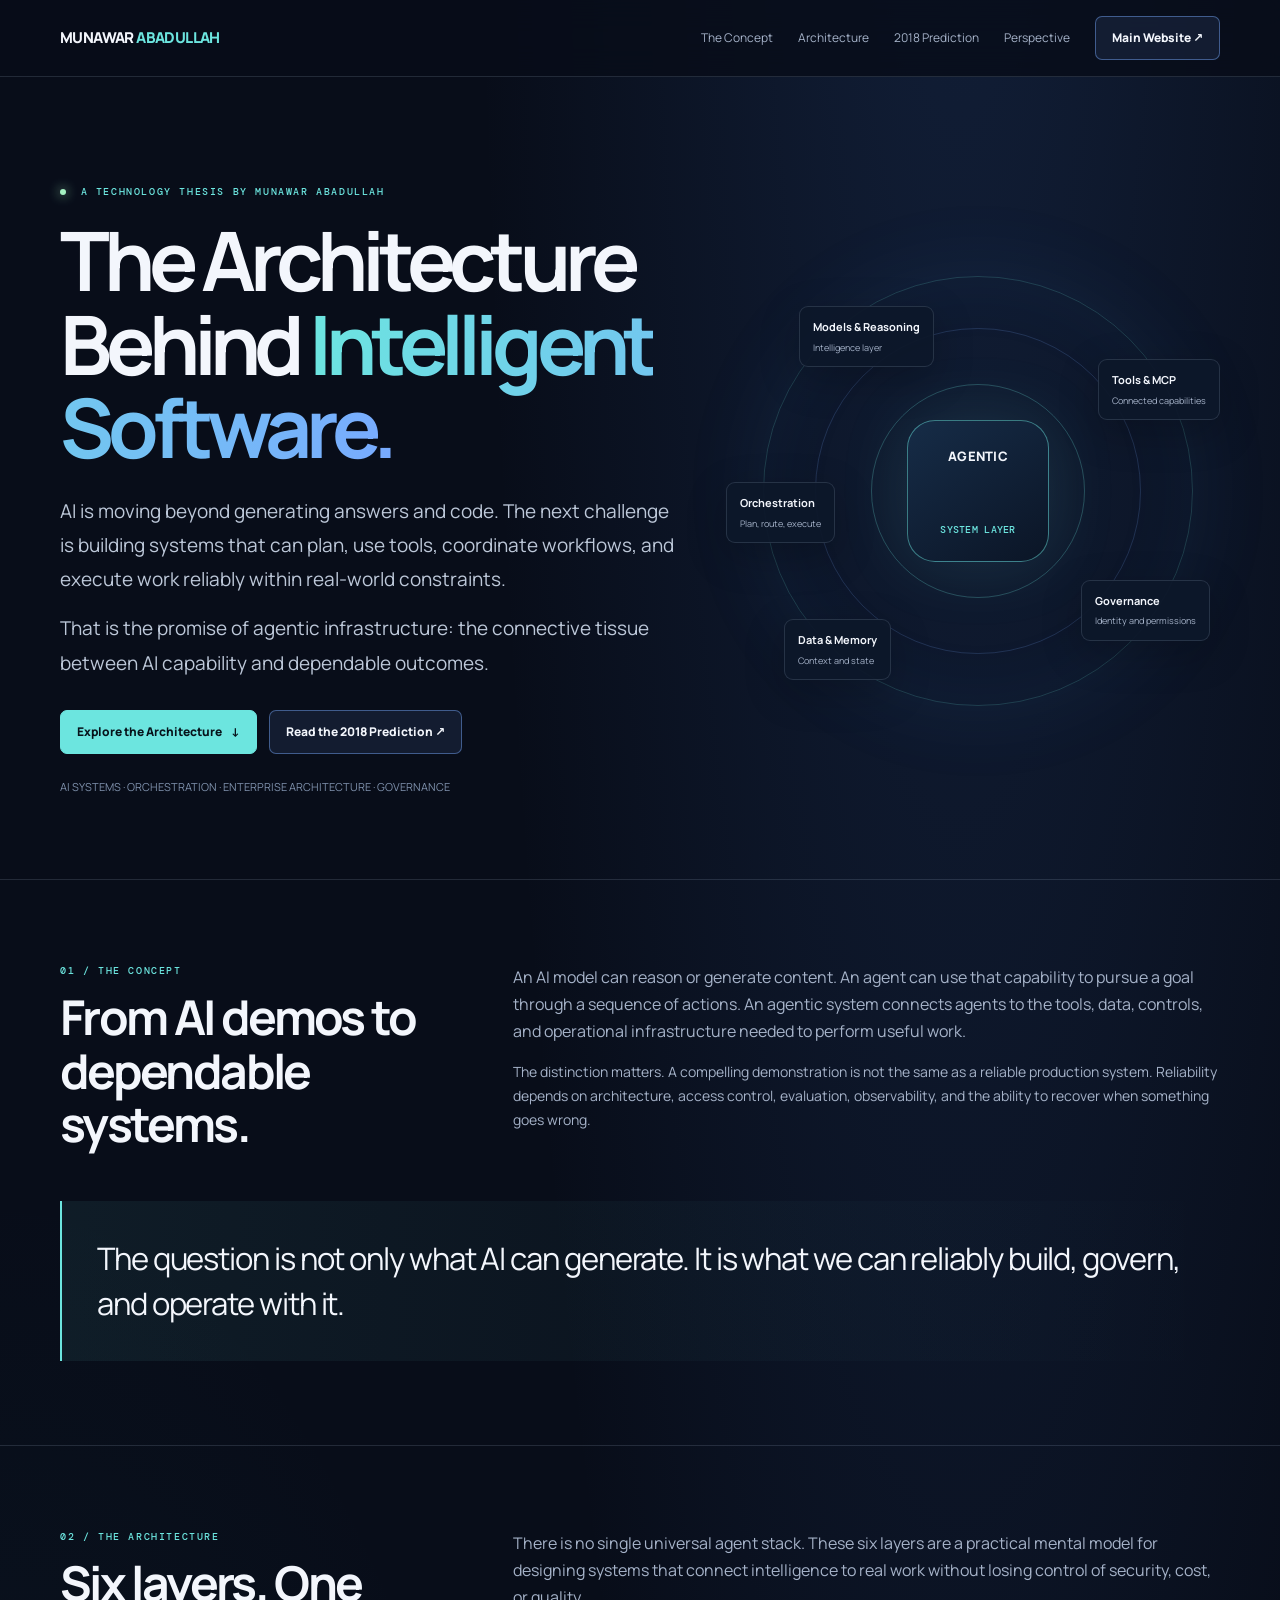
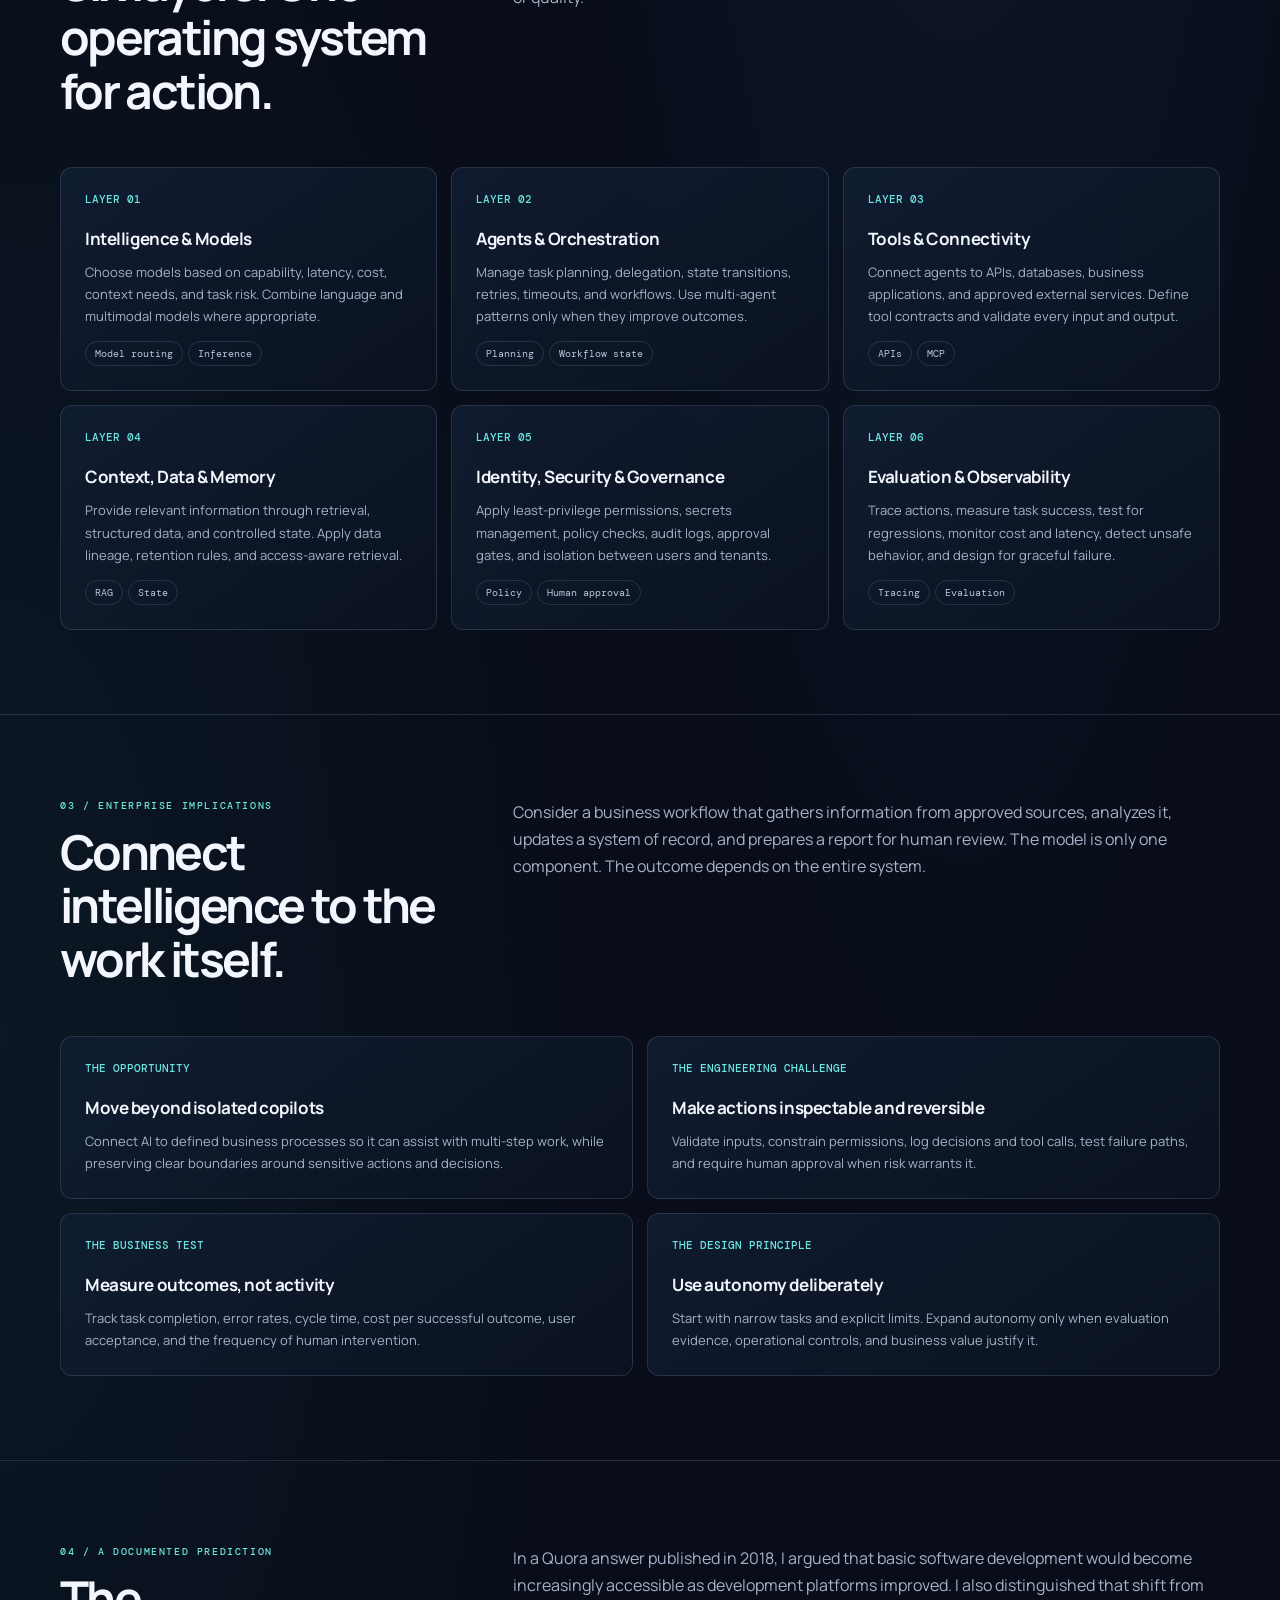
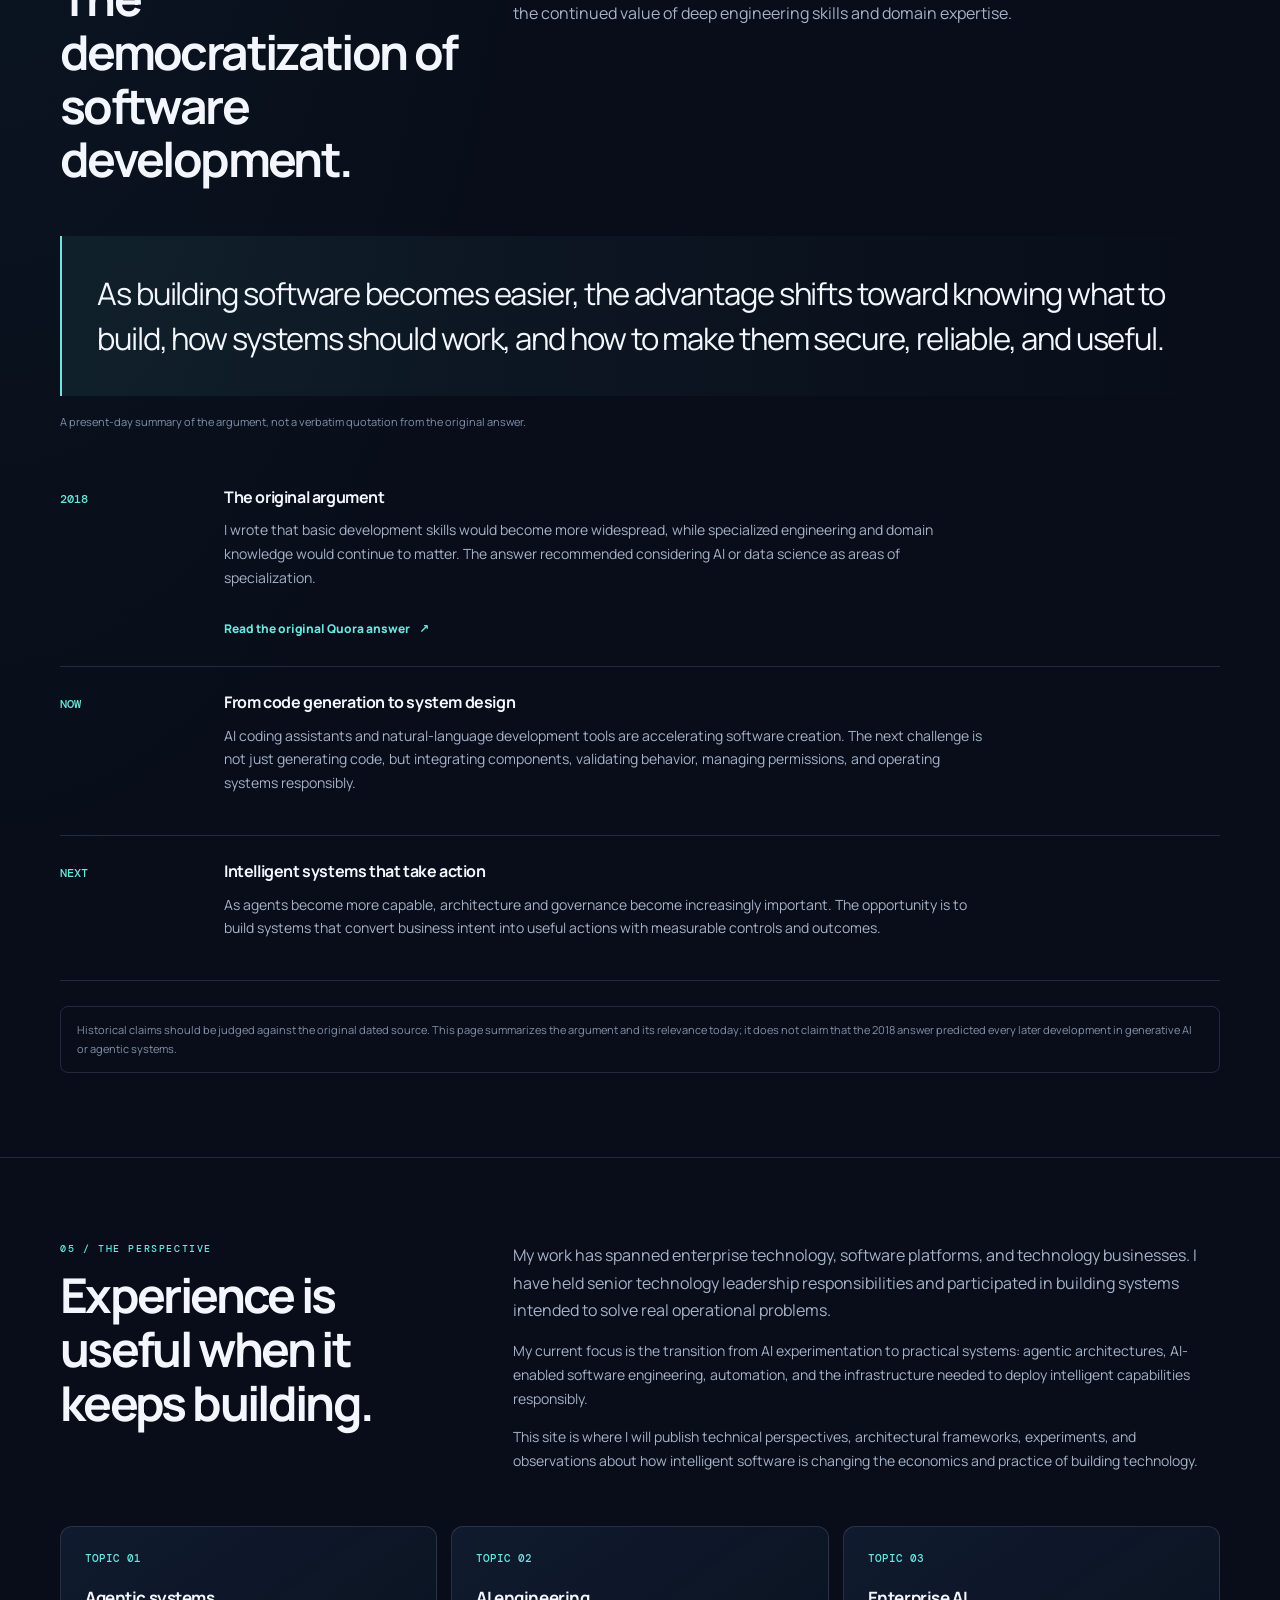
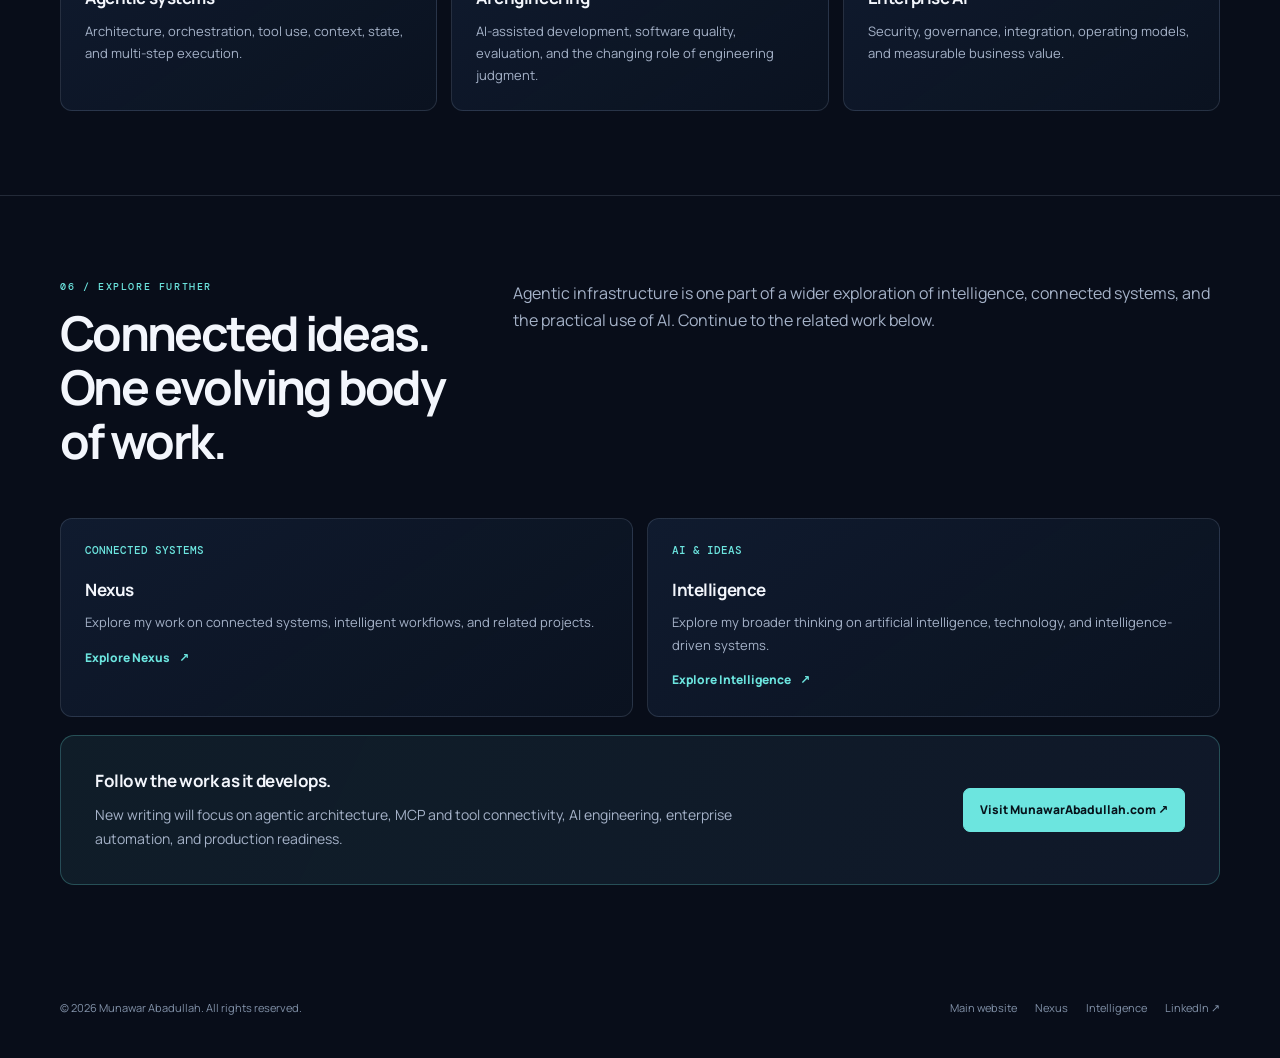
==== src/index.html @ b724b80e "Add landing page in src and GitHub Pages deploy workflow" ====
<!DOCTYPE html>
<html lang="en">
<head>
  <meta charset="utf-8">
  <meta name="viewport" content="width=device-width, initial-scale=1">
  <meta name="theme-color" content="#0a1020">
  <meta name="description" content="Munawar Abadullah explores agentic infrastructure: the architecture, orchestration, security, and systems needed to turn AI capabilities into dependable software.">
  <meta name="author" content="Munawar Abadullah">
  <meta name="robots" content="index,follow,max-image-preview:large">
  <link rel="canonical" href="https://munawarabadullah.github.io/agentic-infrastructure/">
  <meta property="og:type" content="website">
  <meta property="og:title" content="Agentic Infrastructure | Munawar Abadullah">
  <meta property="og:description" content="The architecture behind the next generation of intelligent software.">
  <meta property="og:url" content="https://munawarabadullah.github.io/agentic-infrastructure/">
  <meta name="twitter:card" content="summary_large_image">
  <title>Agentic Infrastructure | Munawar Abadullah</title>
  <link rel="preconnect" href="https://fonts.googleapis.com">
  <link rel="preconnect" href="https://fonts.gstatic.com" crossorigin>
  <link href="https://fonts.googleapis.com/css2?family=DM+Mono:wght@400;500&family=Manrope:wght@400;500;600;700;800&display=swap" rel="stylesheet">
  <style>
    :root{color-scheme:dark;--bg:#080d19;--panel:#0e1729;--panel2:#111e33;--text:#f3f6fc;--muted:#a5b2c8;--line:rgba(184,204,235,.15);--blue:#78aaff;--cyan:#6ce5df;--green:#a4f0c1;--max:1160px}
    *{box-sizing:border-box}
    html{scroll-behavior:smooth;scroll-padding-top:90px}
    body{margin:0;background:radial-gradient(ellipse at 75% -10%,rgba(59,108,190,.20),transparent 36%),radial-gradient(ellipse at 0% 45%,rgba(38,133,145,.09),transparent 32%),var(--bg);color:var(--text);font-family:Manrope,system-ui,sans-serif;line-height:1.7;-webkit-font-smoothing:antialiased}
    a{color:inherit;text-decoration:none}
    a:focus-visible,button:focus-visible{outline:2px solid var(--cyan);outline-offset:4px}
    .wrap{width:min(var(--max),calc(100% - 44px));margin-inline:auto}
    .skip{position:absolute;left:-9999px;top:auto}.skip:focus{left:16px;top:16px;z-index:99;background:#fff;color:#000;padding:12px}
    header{position:sticky;top:0;z-index:20;border-bottom:1px solid var(--line);background:rgba(8,13,25,.82);backdrop-filter:blur(16px)}
    .nav{height:76px;display:flex;align-items:center;justify-content:space-between;gap:24px}
    .brand{font-weight:800;letter-spacing:-.04em;font-size:15px;white-space:nowrap}.brand span{color:var(--cyan)}
    nav{display:flex;align-items:center;gap:25px;font-size:12px;color:var(--muted)}
    nav a:hover,.text-link:hover{color:var(--cyan)}
    .nav-cta,.button{display:inline-flex;align-items:center;justify-content:center;gap:9px;padding:11px 16px;border-radius:7px;border:1px solid rgba(120,170,255,.45);background:rgba(120,170,255,.10);color:var(--text);font-size:12px;font-weight:800;transition:transform .2s,border-color .2s}
    .nav-cta:hover,.button:hover{transform:translateY(-2px);border-color:var(--cyan)}
    .button.primary{background:var(--cyan);color:#07131b;border-color:var(--cyan)}
    .eyebrow{font:500 10px/1.4 "DM Mono",monospace;letter-spacing:.16em;text-transform:uppercase;color:var(--cyan)}
    .hero{padding:108px 0 82px;position:relative;overflow:hidden}
    .hero-grid{display:grid;grid-template-columns:1.12fr .88fr;align-items:center;gap:60px}
    h1{font-size:clamp(43px,6.6vw,82px);line-height:1.02;letter-spacing:-.075em;margin:20px 0 24px;max-width:750px}
    h1 .accent{background:linear-gradient(100deg,var(--cyan),var(--blue));background-clip:text;-webkit-background-clip:text;color:transparent}
    .lede{font-size:clamp(16px,1.8vw,19px);line-height:1.8;color:#bdc8d9;max-width:650px}
    .actions{display:flex;flex-wrap:wrap;gap:12px;margin-top:30px}
    .micro{margin-top:24px;font-size:11px;color:#7f91ac}
    .visual{position:relative;min-height:440px;display:grid;place-items:center}
    .orbit{position:absolute;width:min(100%,430px);aspect-ratio:1;border:1px solid rgba(108,229,223,.19);border-radius:50%;box-shadow:0 0 90px rgba(66,135,215,.09),inset 0 0 80px rgba(66,135,215,.05)}
    .orbit:before,.orbit:after{content:"";position:absolute;border:1px solid rgba(120,170,255,.18);border-radius:50%;inset:12%}
    .orbit:after{inset:25%;border-color:rgba(108,229,223,.25)}
    .core{z-index:2;width:142px;height:142px;border-radius:28px;display:grid;place-items:center;text-align:center;background:linear-gradient(145deg,#162c47,#0b1526);border:1px solid rgba(108,229,223,.48);box-shadow:0 0 70px rgba(108,229,223,.13);font-size:13px;font-weight:800;letter-spacing:.02em}
    .core b{display:block;font:500 10px "DM Mono",monospace;color:var(--cyan);margin-top:7px}
    .node{position:absolute;z-index:3;max-width:154px;padding:11px 13px;border:1px solid var(--line);background:rgba(13,24,42,.94);border-radius:9px;font-size:11px;font-weight:700;box-shadow:0 12px 40px rgba(0,0,0,.22)}
    .node small{display:block;color:var(--muted);font-size:9px;font-weight:400;margin-top:3px}
    .n1{top:8%;left:13%}.n2{top:20%;right:0}.n3{bottom:16%;right:2%}.n4{bottom:7%;left:10%}.n5{top:48%;left:-2%}
    .status{display:inline-block;width:6px;height:6px;background:var(--green);border-radius:50%;margin-right:7px;box-shadow:0 0 12px var(--green)}
    section{padding:84px 0;border-top:1px solid var(--line)}
    .section-head{display:grid;grid-template-columns:.72fr 1.28fr;gap:55px;align-items:start;margin-bottom:38px}
    h2{font-size:clamp(30px,4vw,48px);line-height:1.12;letter-spacing:-.055em;margin:12px 0}
    h3{font-size:17px;line-height:1.35;letter-spacing:-.025em;margin:0 0 10px}
    p{margin:0 0 15px;color:var(--muted);font-size:14px}
    .section-intro{font-size:16px;max-width:720px}
    .grid-3{display:grid;grid-template-columns:repeat(3,1fr);gap:14px}
    .grid-2{display:grid;grid-template-columns:repeat(2,1fr);gap:14px}
    .card{padding:24px;border:1px solid var(--line);border-radius:12px;background:linear-gradient(145deg,rgba(17,30,51,.86),rgba(11,19,33,.84));min-width:0}
    .card .num{font:500 11px "DM Mono",monospace;color:var(--cyan);margin-bottom:22px;display:block}
    .card p{font-size:13px;margin-bottom:0}
    .tag{display:inline-block;margin:14px 5px 0 0;border:1px solid var(--line);border-radius:100px;padding:5px 9px;font:10px "DM Mono",monospace;color:#b8c8df}
    .statement{padding:35px;border-left:2px solid var(--cyan);background:linear-gradient(90deg,rgba(108,229,223,.07),transparent);border-radius:0 12px 12px 0;font-size:clamp(21px,3vw,31px);line-height:1.45;letter-spacing:-.035em;color:var(--text)}
    .quote-meta{font-size:11px;color:#7f91ac;margin-top:17px}
    .timeline{display:grid;grid-template-columns:140px 1fr;gap:24px;padding:25px 0;border-bottom:1px solid var(--line)}
    .timeline:last-child{border-bottom:0}.year{font:500 12px "DM Mono",monospace;color:var(--cyan);padding-top:4px}
    .timeline h3{font-size:16px}.timeline p{max-width:760px}
    .link-arrow{display:inline-flex;gap:9px;align-items:center;margin-top:14px;color:var(--cyan);font-size:12px;font-weight:800}
    .link-arrow:hover{gap:14px}
    .notice{font-size:11px;color:#8292a9;border:1px solid var(--line);border-radius:8px;padding:14px 16px;margin-top:25px}
    .cta-band{display:flex;align-items:center;justify-content:space-between;gap:28px;padding:34px;border:1px solid rgba(108,229,223,.25);border-radius:14px;background:linear-gradient(115deg,rgba(108,229,223,.08),rgba(120,170,255,.07))}
    .cta-band p{margin-bottom:0;max-width:650px}
    footer{padding:30px 0 40px;color:#8292a9;font-size:11px}
    .footer-inner{display:flex;justify-content:space-between;align-items:center;gap:20px;flex-wrap:wrap}
    .footer-links{display:flex;gap:18px;flex-wrap:wrap}.footer-links a:hover{color:var(--cyan)}
    @media(max-width:850px){.hero-grid{grid-template-columns:1fr;gap:25px}.hero{padding-top:75px}.visual{min-height:400px;max-width:540px;width:100%;margin:auto}.section-head{grid-template-columns:1fr;gap:12px}.grid-3{grid-template-columns:repeat(2,1fr)}nav{gap:14px}}
    @media(max-width:600px){.wrap{width:min(100% - 32px,var(--max))}.nav{height:66px}nav a:not(.nav-cta){display:none}.nav-cta{padding:9px 11px}.hero{padding:62px 0 55px}h1{font-size:clamp(43px,13vw,62px)}.visual{min-height:330px}.orbit{width:310px}.core{width:112px;height:112px;border-radius:22px}.node{font-size:10px;padding:8px 10px;max-width:132px}.n1{left:6%;top:7%}.n2{right:0;top:18%}.n3{right:0;bottom:14%}.n4{left:5%;bottom:5%}.n5{left:0;top:48%}section{padding:62px 0}.grid-3,.grid-2{grid-template-columns:1fr}.card{padding:21px}.timeline{grid-template-columns:1fr;gap:7px;padding:20px 0}.cta-band{padding:25px;align-items:flex-start;flex-direction:column}.statement{padding:25px}.actions .button{width:100%}}
    @media(prefers-reduced-motion:reduce){html{scroll-behavior:auto}*,*:before,*:after{transition:none!important}}
  </style>
  <script type="application/ld+json">
  {
    "@context":"https://schema.org",
    "@type":"WebSite",
    "name":"Agentic Infrastructure | Munawar Abadullah",
    "url":"https://munawarabadullah.github.io/agentic-infrastructure/",
    "description":"Perspectives on agentic infrastructure, AI systems architecture, and the engineering required to make intelligent software dependable.",
    "author":{"@type":"Person","name":"Munawar Abadullah","url":"https://munawarabadullah.com/"}
  }
  </script>
</head>
<body>
  <a class="skip" href="#main">Skip to content</a>
  <header>
    <div class="wrap nav">
      <a class="brand" href="https://munawarabadullah.com/" aria-label="Munawar Abadullah home">MUNAWAR <span>ABADULLAH</span></a>
      <nav aria-label="Main navigation">
        <a href="#definition">The Concept</a>
        <a href="#architecture">Architecture</a>
        <a href="#prediction">2018 Prediction</a>
        <a href="#perspective">Perspective</a>
        <a class="nav-cta" href="https://munawarabadullah.com/">Main Website ↗</a>
      </nav>
    </div>
  </header>

  <main id="main">
    <section class="hero" style="border-top:0">
      <div class="wrap hero-grid">
        <div>
          <div class="eyebrow"><span class="status"></span> A technology thesis by Munawar Abadullah</div>
          <h1>The Architecture Behind <span class="accent">Intelligent Software.</span></h1>
          <p class="lede">AI is moving beyond generating answers and code. The next challenge is building systems that can plan, use tools, coordinate workflows, and execute work reliably within real-world constraints.</p>
          <p class="lede">That is the promise of agentic infrastructure: the connective tissue between AI capability and dependable outcomes.</p>
          <div class="actions">
            <a class="button primary" href="#architecture">Explore the Architecture <span aria-hidden="true">↓</span></a>
            <a class="button" href="#prediction">Read the 2018 Prediction ↗</a>
          </div>
          <div class="micro">AI SYSTEMS · ORCHESTRATION · ENTERPRISE ARCHITECTURE · GOVERNANCE</div>
        </div>
        <div class="visual" role="img" aria-label="Illustration of an agentic system connecting models, tools, data, governance, and observability">
          <div class="orbit"></div>
          <div class="core">AGENTIC<b>SYSTEM LAYER</b></div>
          <div class="node n1">Models & Reasoning<small>Intelligence layer</small></div>
          <div class="node n2">Tools & MCP<small>Connected capabilities</small></div>
          <div class="node n3">Governance<small>Identity and permissions</small></div>
          <div class="node n4">Data & Memory<small>Context and state</small></div>
          <div class="node n5">Orchestration<small>Plan, route, execute</small></div>
        </div>
      </div>
    </section>

    <section id="definition">
      <div class="wrap">
        <div class="section-head">
          <div><div class="eyebrow">01 / The concept</div><h2>From AI demos to dependable systems.</h2></div>
          <div>
            <p class="section-intro">An AI model can reason or generate content. An agent can use that capability to pursue a goal through a sequence of actions. An agentic system connects agents to the tools, data, controls, and operational infrastructure needed to perform useful work.</p>
            <p>The distinction matters. A compelling demonstration is not the same as a reliable production system. Reliability depends on architecture, access control, evaluation, observability, and the ability to recover when something goes wrong.</p>
          </div>
        </div>
        <div class="statement">The question is not only what AI can generate. It is what we can reliably build, govern, and operate with it.</div>
      </div>
    </section>

    <section id="architecture">
      <div class="wrap">
        <div class="section-head">
          <div><div class="eyebrow">02 / The architecture</div><h2>Six layers. One operating system for action.</h2></div>
          <p class="section-intro">There is no single universal agent stack. These six layers are a practical mental model for designing systems that connect intelligence to real work without losing control of security, cost, or quality.</p>
        </div>
        <div class="grid-3">
          <article class="card"><span class="num">LAYER 01</span><h3>Intelligence & Models</h3><p>Choose models based on capability, latency, cost, context needs, and task risk. Combine language and multimodal models where appropriate.</p><span class="tag">Model routing</span><span class="tag">Inference</span></article>
          <article class="card"><span class="num">LAYER 02</span><h3>Agents & Orchestration</h3><p>Manage task planning, delegation, state transitions, retries, timeouts, and workflows. Use multi-agent patterns only when they improve outcomes.</p><span class="tag">Planning</span><span class="tag">Workflow state</span></article>
          <article class="card"><span class="num">LAYER 03</span><h3>Tools & Connectivity</h3><p>Connect agents to APIs, databases, business applications, and approved external services. Define tool contracts and validate every input and output.</p><span class="tag">APIs</span><span class="tag">MCP</span></article>
          <article class="card"><span class="num">LAYER 04</span><h3>Context, Data & Memory</h3><p>Provide relevant information through retrieval, structured data, and controlled state. Apply data lineage, retention rules, and access-aware retrieval.</p><span class="tag">RAG</span><span class="tag">State</span></article>
          <article class="card"><span class="num">LAYER 05</span><h3>Identity, Security & Governance</h3><p>Apply least-privilege permissions, secrets management, policy checks, audit logs, approval gates, and isolation between users and tenants.</p><span class="tag">Policy</span><span class="tag">Human approval</span></article>
          <article class="card"><span class="num">LAYER 06</span><h3>Evaluation & Observability</h3><p>Trace actions, measure task success, test for regressions, monitor cost and latency, detect unsafe behavior, and design for graceful failure.</p><span class="tag">Tracing</span><span class="tag">Evaluation</span></article>
        </div>
      </div>
    </section>

    <section id="enterprise">
      <div class="wrap">
        <div class="section-head">
          <div><div class="eyebrow">03 / Enterprise implications</div><h2>Connect intelligence to the work itself.</h2></div>
          <p class="section-intro">Consider a business workflow that gathers information from approved sources, analyzes it, updates a system of record, and prepares a report for human review. The model is only one component. The outcome depends on the entire system.</p>
        </div>
        <div class="grid-2">
          <article class="card"><span class="num">THE OPPORTUNITY</span><h3>Move beyond isolated copilots</h3><p>Connect AI to defined business processes so it can assist with multi-step work, while preserving clear boundaries around sensitive actions and decisions.</p></article>
          <article class="card"><span class="num">THE ENGINEERING CHALLENGE</span><h3>Make actions inspectable and reversible</h3><p>Validate inputs, constrain permissions, log decisions and tool calls, test failure paths, and require human approval when risk warrants it.</p></article>
          <article class="card"><span class="num">THE BUSINESS TEST</span><h3>Measure outcomes, not activity</h3><p>Track task completion, error rates, cycle time, cost per successful outcome, user acceptance, and the frequency of human intervention.</p></article>
          <article class="card"><span class="num">THE DESIGN PRINCIPLE</span><h3>Use autonomy deliberately</h3><p>Start with narrow tasks and explicit limits. Expand autonomy only when evaluation evidence, operational controls, and business value justify it.</p></article>
        </div>
      </div>
    </section>

    <section id="prediction">
      <div class="wrap">
        <div class="section-head">
          <div><div class="eyebrow">04 / A documented prediction</div><h2>The democratization of software development.</h2></div>
          <p class="section-intro">In a Quora answer published in 2018, I argued that basic software development would become increasingly accessible as development platforms improved. I also distinguished that shift from the continued value of deep engineering skills and domain expertise.</p>
        </div>
        <div class="statement">As building software becomes easier, the advantage shifts toward knowing what to build, how systems should work, and how to make them secure, reliable, and useful.</div>
        <div class="quote-meta">A present-day summary of the argument, not a verbatim quotation from the original answer.</div>
        <div style="margin-top:30px" class="timeline">
          <div class="year">2018</div>
          <div><h3>The original argument</h3><p>I wrote that basic development skills would become more widespread, while specialized engineering and domain knowledge would continue to matter. The answer recommended considering AI or data science as areas of specialization.</p><a class="link-arrow" href="https://www.quora.com/Should-I-move-to-Data-Science-from-software-developer" target="_blank" rel="noopener noreferrer">Read the original Quora answer <span aria-hidden="true">↗</span></a></div>
        </div>
        <div class="timeline">
          <div class="year">NOW</div>
          <div><h3>From code generation to system design</h3><p>AI coding assistants and natural-language development tools are accelerating software creation. The next challenge is not just generating code, but integrating components, validating behavior, managing permissions, and operating systems responsibly.</p></div>
        </div>
        <div class="timeline">
          <div class="year">NEXT</div>
          <div><h3>Intelligent systems that take action</h3><p>As agents become more capable, architecture and governance become increasingly important. The opportunity is to build systems that convert business intent into useful actions with measurable controls and outcomes.</p></div>
        </div>
        <div class="notice">Historical claims should be judged against the original dated source. This page summarizes the argument and its relevance today; it does not claim that the 2018 answer predicted every later development in generative AI or agentic systems.</div>
      </div>
    </section>

    <section id="perspective">
      <div class="wrap">
        <div class="section-head">
          <div><div class="eyebrow">05 / The perspective</div><h2>Experience is useful when it keeps building.</h2></div>
          <div>
            <p class="section-intro">My work has spanned enterprise technology, software platforms, and technology businesses. I have held senior technology leadership responsibilities and participated in building systems intended to solve real operational problems.</p>
            <p>My current focus is the transition from AI experimentation to practical systems: agentic architectures, AI-enabled software engineering, automation, and the infrastructure needed to deploy intelligent capabilities responsibly.</p>
            <p>This site is where I will publish technical perspectives, architectural frameworks, experiments, and observations about how intelligent software is changing the economics and practice of building technology.</p>
          </div>
        </div>
        <div class="grid-3">
          <article class="card"><span class="num">TOPIC 01</span><h3>Agentic systems</h3><p>Architecture, orchestration, tool use, context, state, and multi-step execution.</p></article>
          <article class="card"><span class="num">TOPIC 02</span><h3>AI engineering</h3><p>AI-assisted development, software quality, evaluation, and the changing role of engineering judgment.</p></article>
          <article class="card"><span class="num">TOPIC 03</span><h3>Enterprise AI</h3><p>Security, governance, integration, operating models, and measurable business value.</p></article>
        </div>
      </div>
    </section>

    <section id="explore">
      <div class="wrap">
        <div class="section-head">
          <div><div class="eyebrow">06 / Explore further</div><h2>Connected ideas. One evolving body of work.</h2></div>
          <p class="section-intro">Agentic infrastructure is one part of a wider exploration of intelligence, connected systems, and the practical use of AI. Continue to the related work below.</p>
        </div>
        <div class="grid-2">
          <article class="card"><span class="num">CONNECTED SYSTEMS</span><h3>Nexus</h3><p>Explore my work on connected systems, intelligent workflows, and related projects.</p><a class="link-arrow" href="https://munawarabadullah.com/nexus">Explore Nexus <span aria-hidden="true">↗</span></a></article>
          <article class="card"><span class="num">AI & IDEAS</span><h3>Intelligence</h3><p>Explore my broader thinking on artificial intelligence, technology, and intelligence-driven systems.</p><a class="link-arrow" href="https://munawarabadullah.com/intelligence">Explore Intelligence <span aria-hidden="true">↗</span></a></article>
        </div>
        <div class="cta-band" style="margin-top:18px">
          <div><h3>Follow the work as it develops.</h3><p>New writing will focus on agentic architecture, MCP and tool connectivity, AI engineering, enterprise automation, and production readiness.</p></div>
          <a class="button primary" href="https://munawarabadullah.com/">Visit MunawarAbadullah.com ↗</a>
        </div>
      </div>
    </section>
  </main>

  <footer>
    <div class="wrap footer-inner">
      <div>© <span id="year">2026</span> Munawar Abadullah. All rights reserved.</div>
      <div class="footer-links">
        <a href="https://munawarabadullah.com/">Main website</a>
        <a href="https://munawarabadullah.com/nexus">Nexus</a>
        <a href="https://munawarabadullah.com/intelligence">Intelligence</a>
        <a href="https://www.linkedin.com/in/munawarabadullah" target="_blank" rel="noopener noreferrer">LinkedIn ↗</a>
      </div>
    </div>
  </footer>
  <script>
    document.getElementById("year").textContent = new Date().getFullYear();
  </script>
</body>
</html>
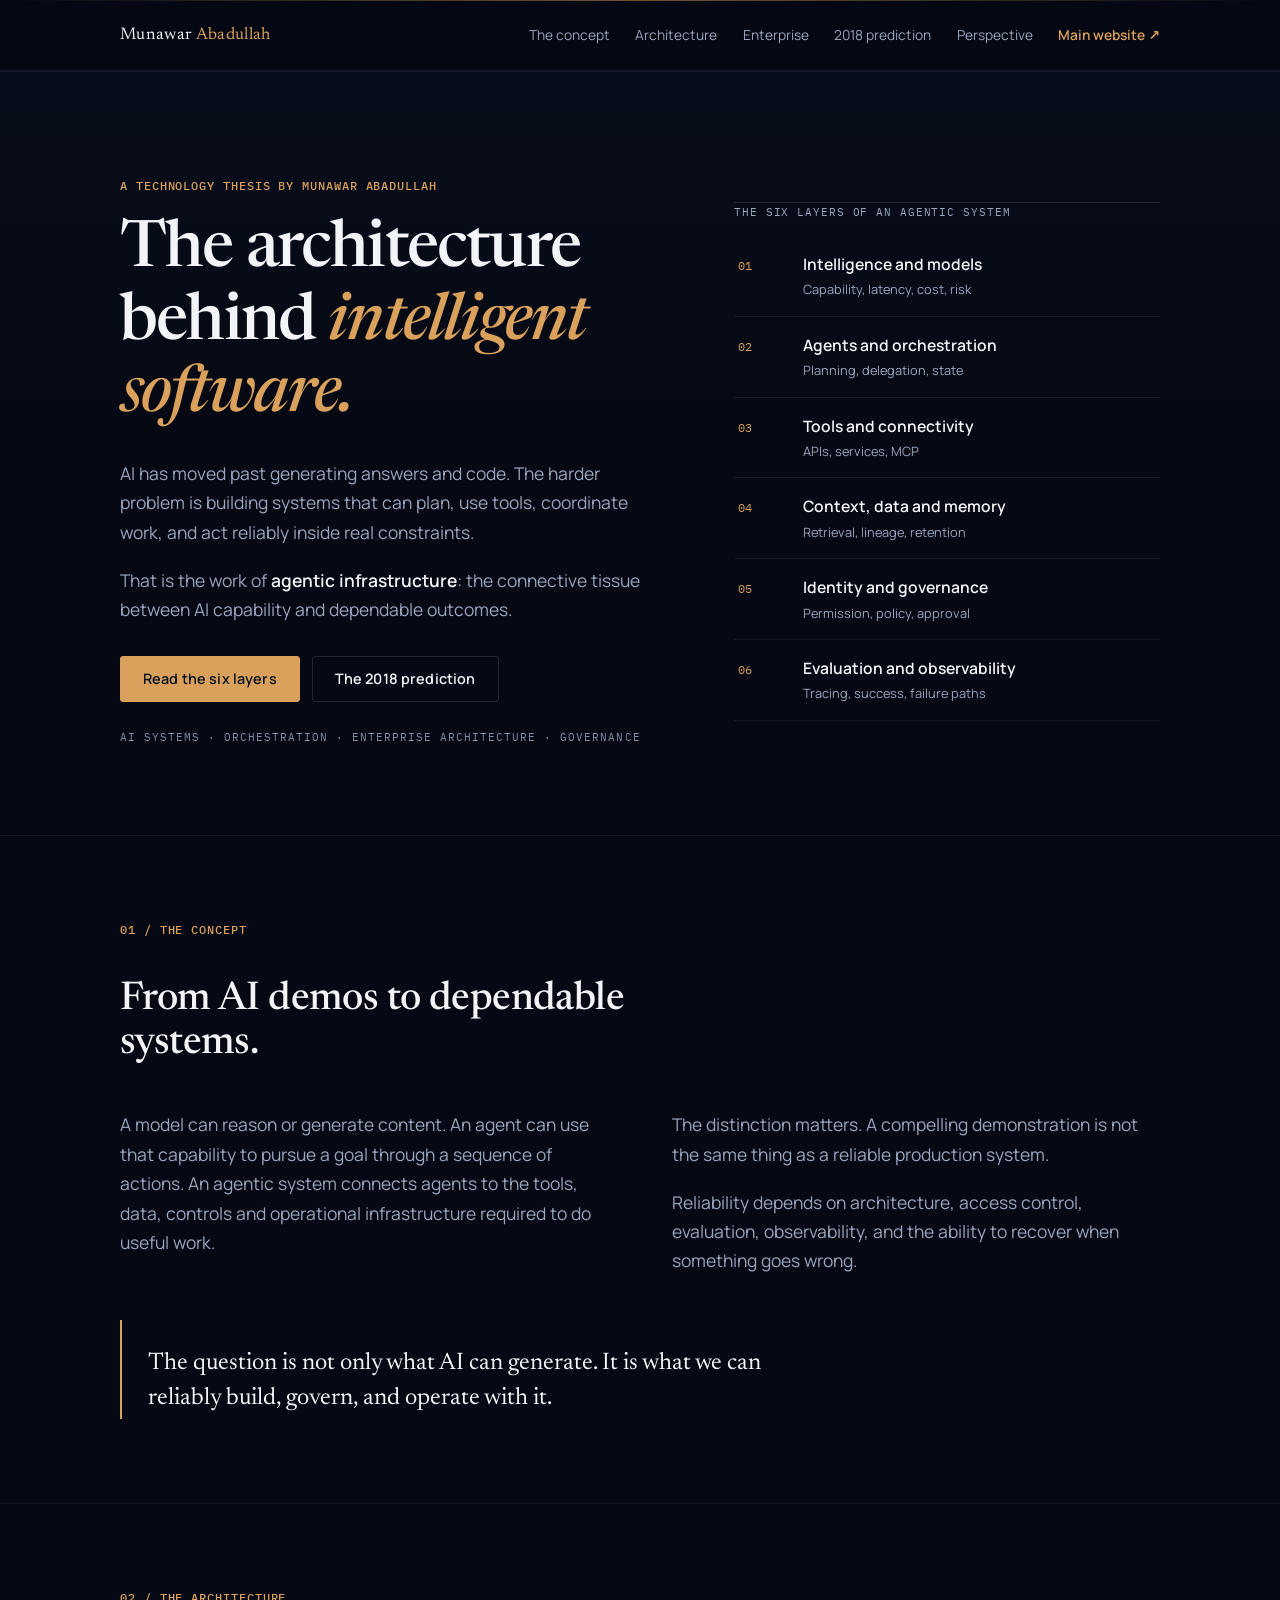
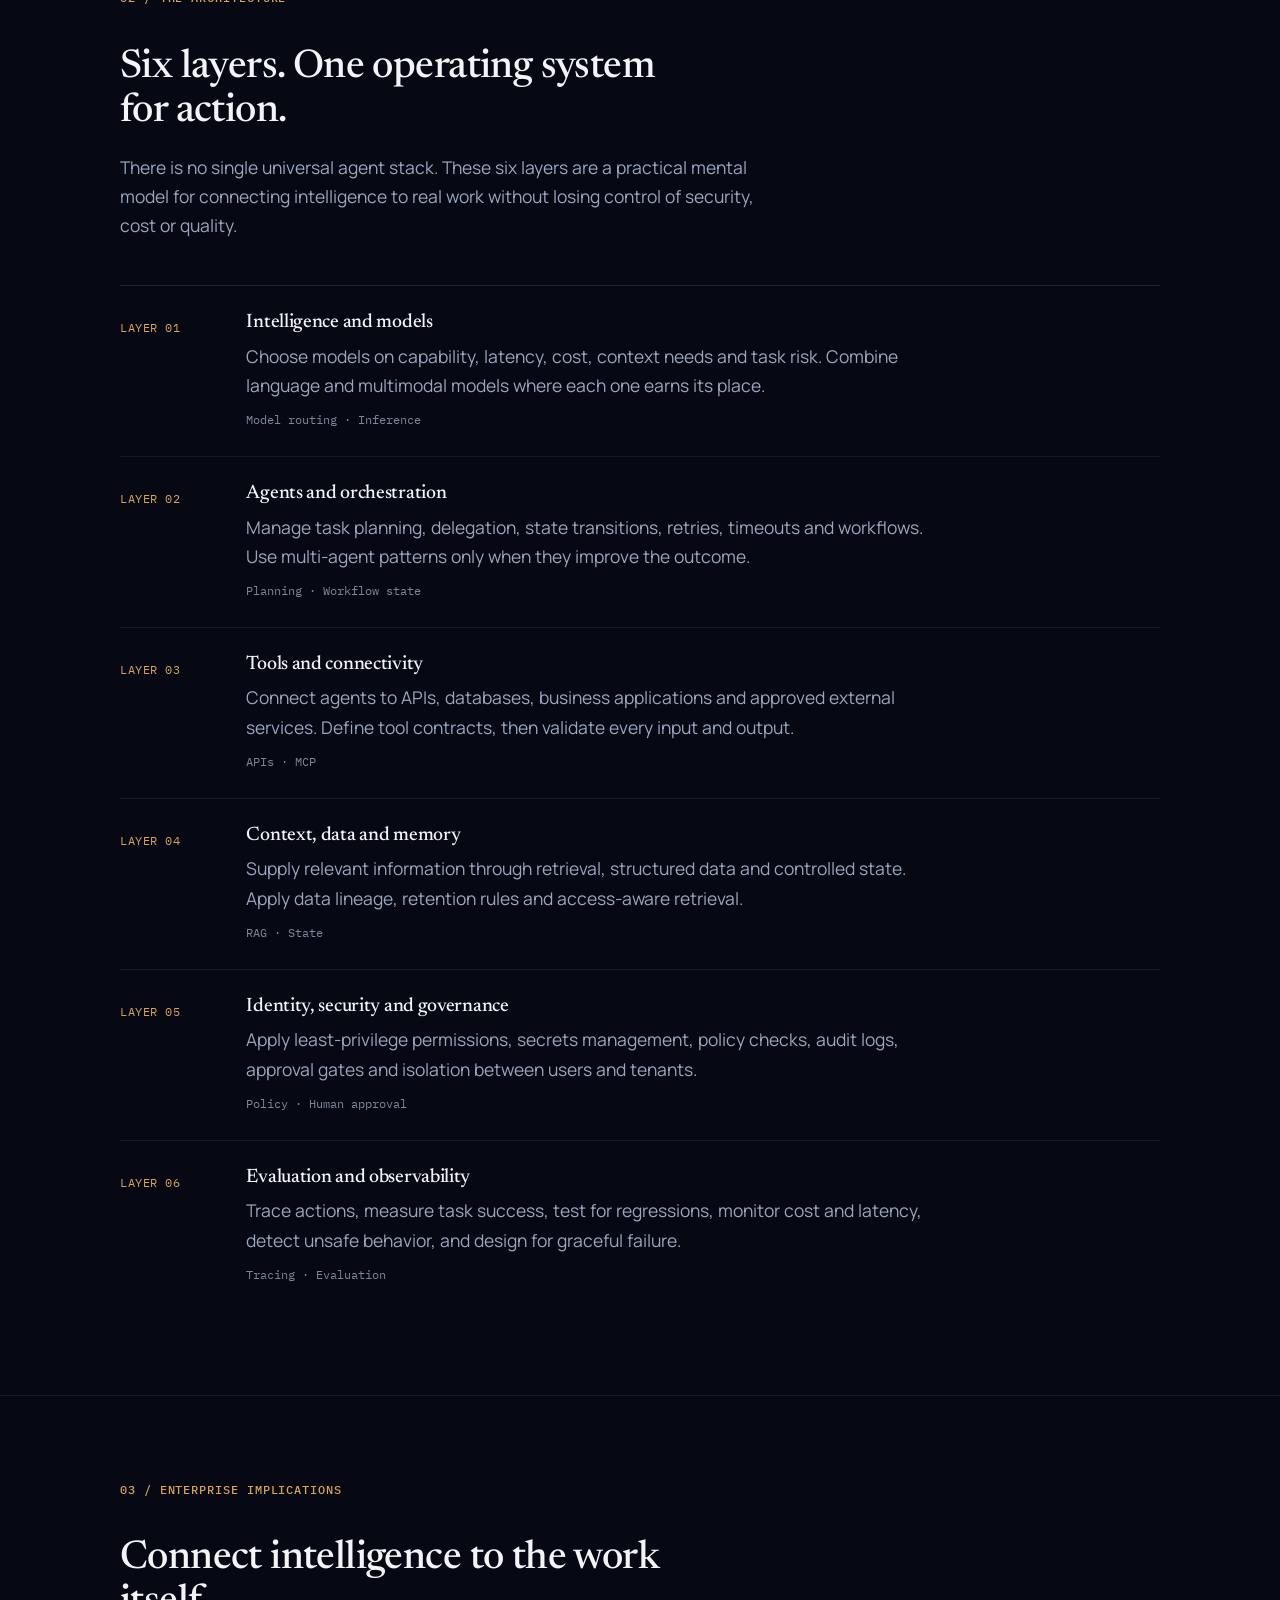
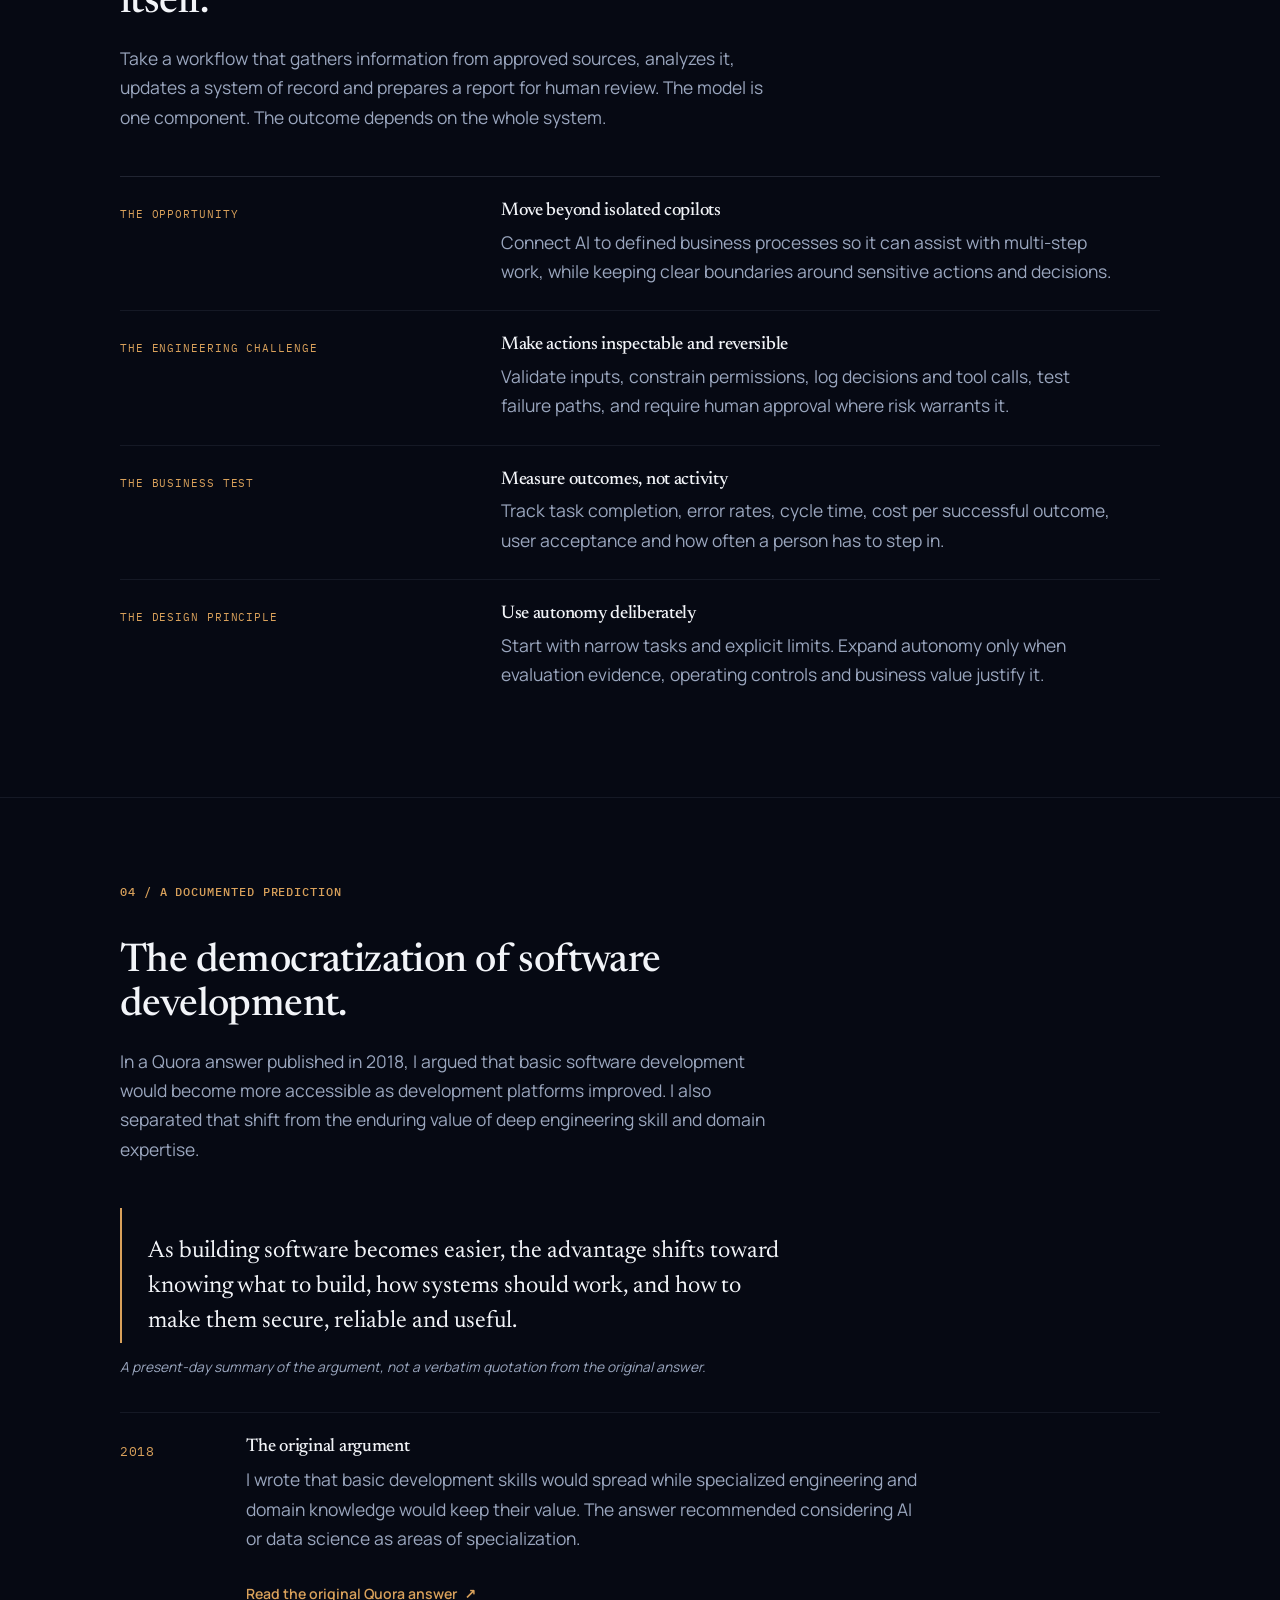
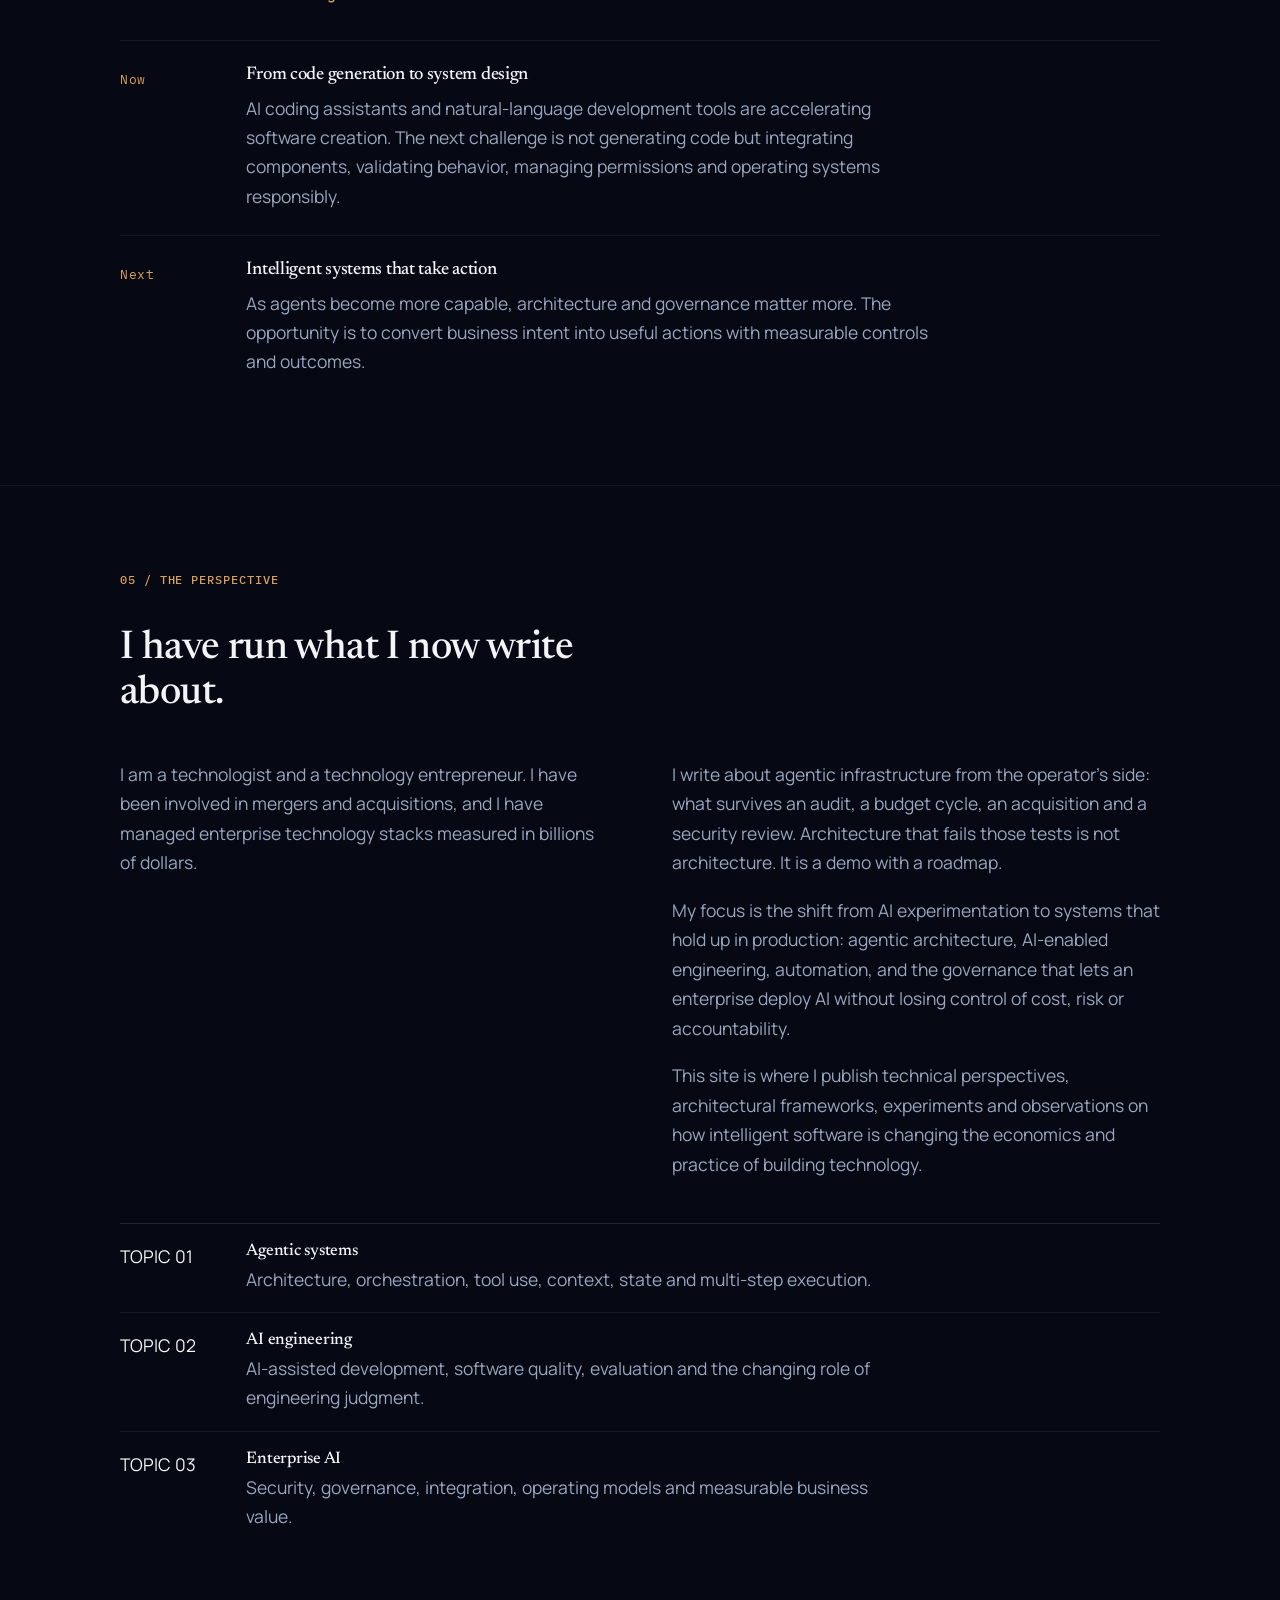
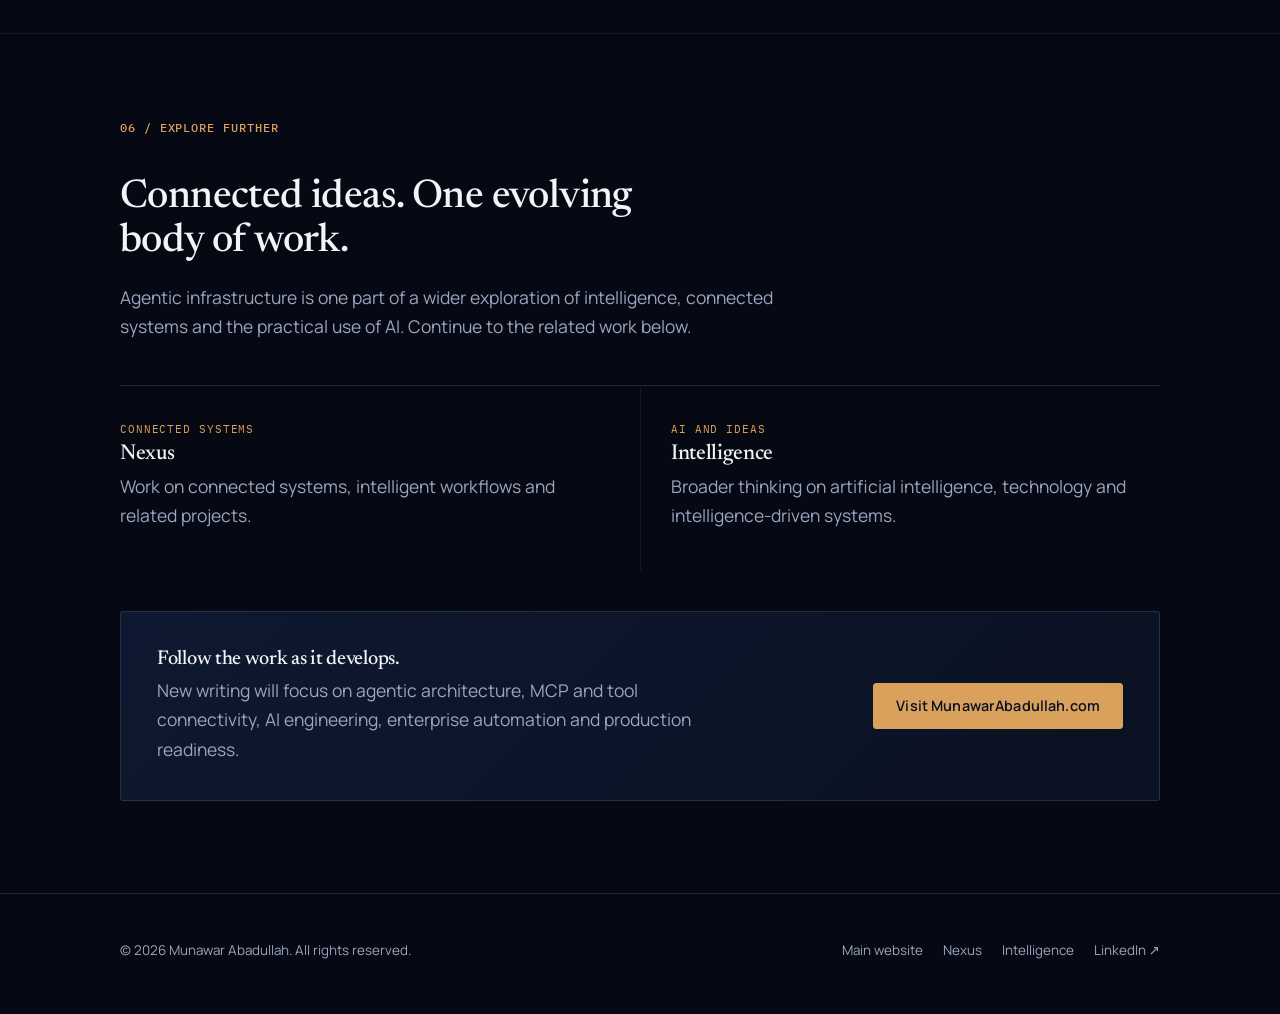
==== commit 9cb26db7: "Rewrite landing page: editorial navy design, full SEO metadata, robots and sitemap" ====
--- a/src/index.html
+++ b/src/index.html
@@ -3,236 +3,624 @@
 <head>
   <meta charset="utf-8">
   <meta name="viewport" content="width=device-width, initial-scale=1">
-  <meta name="theme-color" content="#0a1020">
-  <meta name="description" content="Munawar Abadullah explores agentic infrastructure: the architecture, orchestration, security, and systems needed to turn AI capabilities into dependable software.">
+  <meta name="theme-color" content="#060913">
+  <meta name="color-scheme" content="dark">
+  <meta name="description" content="A technology thesis by Munawar Abadullah on agentic infrastructure: the six layers, controls and architecture required to turn AI capability into dependable systems.">
   <meta name="author" content="Munawar Abadullah">
-  <meta name="robots" content="index,follow,max-image-preview:large">
+  <meta name="robots" content="index,follow,max-snippet:-1,max-image-preview:large">
+  <meta name="keywords" content="agentic infrastructure, agentic systems, AI architecture, MCP, AI orchestration, enterprise AI, AI governance, AI evaluation">
+  <meta name="referrer" content="strict-origin-when-cross-origin">
   <link rel="canonical" href="https://munawarabadullah.github.io/agentic-infrastructure/">
+  <link rel="icon" href="data:,">
+
   <meta property="og:type" content="website">
-  <meta property="og:title" content="Agentic Infrastructure | Munawar Abadullah">
-  <meta property="og:description" content="The architecture behind the next generation of intelligent software.">
+  <meta property="og:site_name" content="Agentic Infrastructure">
+  <meta property="og:locale" content="en_US">
+  <meta property="og:title" content="Agentic Infrastructure: The Architecture Behind Intelligent Software">
+  <meta property="og:description" content="The six layers that connect AI capability to dependable outcomes, and the controls that keep the system governable.">
   <meta property="og:url" content="https://munawarabadullah.github.io/agentic-infrastructure/">
-  <meta name="twitter:card" content="summary_large_image">
-  <title>Agentic Infrastructure | Munawar Abadullah</title>
+  <meta property="article:author" content="Munawar Abadullah">
+
+  <meta name="twitter:card" content="summary">
+  <meta name="twitter:title" content="Agentic Infrastructure: The Architecture Behind Intelligent Software">
+  <meta name="twitter:description" content="A technology thesis by Munawar Abadullah on the architecture, controls and layers behind dependable agentic systems.">
+
+  <title>Agentic Infrastructure: The Architecture Behind Intelligent Software</title>
+
   <link rel="preconnect" href="https://fonts.googleapis.com">
   <link rel="preconnect" href="https://fonts.gstatic.com" crossorigin>
-  <link href="https://fonts.googleapis.com/css2?family=DM+Mono:wght@400;500&family=Manrope:wght@400;500;600;700;800&display=swap" rel="stylesheet">
+  <link href="https://fonts.googleapis.com/css2?family=IBM+Plex+Mono:wght@400;500&family=Manrope:wght@400;500;600;700&family=Newsreader:ital,opsz,wght@0,6..72,400;0,6..72,500;0,6..72,600;1,6..72,400&display=swap" rel="stylesheet">
+
   <style>
-    :root{color-scheme:dark;--bg:#080d19;--panel:#0e1729;--panel2:#111e33;--text:#f3f6fc;--muted:#a5b2c8;--line:rgba(184,204,235,.15);--blue:#78aaff;--cyan:#6ce5df;--green:#a4f0c1;--max:1160px}
-    *{box-sizing:border-box}
-    html{scroll-behavior:smooth;scroll-padding-top:90px}
-    body{margin:0;background:radial-gradient(ellipse at 75% -10%,rgba(59,108,190,.20),transparent 36%),radial-gradient(ellipse at 0% 45%,rgba(38,133,145,.09),transparent 32%),var(--bg);color:var(--text);font-family:Manrope,system-ui,sans-serif;line-height:1.7;-webkit-font-smoothing:antialiased}
+    :root{
+      color-scheme:dark;
+      --ink:#060913;
+      --ink-2:#0a1122;
+      --panel:#0e1830;
+      --panel-2:#14203b;
+      --text:#f2f4f8;
+      --muted:#9aa6be;
+      --line:rgba(154,166,190,.18);
+      --line-soft:rgba(154,166,190,.10);
+      --brass:#d9a15b;
+      --brass-wash:rgba(217,161,91,.10);
+      --max:1120px;
+      --serif:"Newsreader",Georgia,"Times New Roman",serif;
+      --sans:"Manrope",system-ui,-apple-system,"Segoe UI",sans-serif;
+      --mono:"IBM Plex Mono",ui-monospace,"SFMono-Regular",Consolas,monospace;
+    }
+
+    *,*::before,*::after{box-sizing:border-box}
+    html{scroll-behavior:smooth;scroll-padding-top:88px;-webkit-text-size-adjust:100%}
+    body{
+      margin:0;
+      background:
+        linear-gradient(180deg,#080e1c 0,#060913 28rem,#060913 100%);
+      color:var(--text);
+      font-family:var(--sans);
+      font-size:clamp(16px,.55vw + 14.6px,17.5px);
+      line-height:1.68;
+      -webkit-font-smoothing:antialiased;
+      text-rendering:optimizeLegibility;
+    }
+    body::before{
+      content:"";
+      position:fixed;
+      inset:0 0 auto 0;
+      height:1px;
+      background:linear-gradient(90deg,transparent,var(--brass),transparent);
+      opacity:.5;
+      pointer-events:none;
+      z-index:60;
+    }
+
     a{color:inherit;text-decoration:none}
-    a:focus-visible,button:focus-visible{outline:2px solid var(--cyan);outline-offset:4px}
-    .wrap{width:min(var(--max),calc(100% - 44px));margin-inline:auto}
-    .skip{position:absolute;left:-9999px;top:auto}.skip:focus{left:16px;top:16px;z-index:99;background:#fff;color:#000;padding:12px}
-    header{position:sticky;top:0;z-index:20;border-bottom:1px solid var(--line);background:rgba(8,13,25,.82);backdrop-filter:blur(16px)}
-    .nav{height:76px;display:flex;align-items:center;justify-content:space-between;gap:24px}
-    .brand{font-weight:800;letter-spacing:-.04em;font-size:15px;white-space:nowrap}.brand span{color:var(--cyan)}
-    nav{display:flex;align-items:center;gap:25px;font-size:12px;color:var(--muted)}
-    nav a:hover,.text-link:hover{color:var(--cyan)}
-    .nav-cta,.button{display:inline-flex;align-items:center;justify-content:center;gap:9px;padding:11px 16px;border-radius:7px;border:1px solid rgba(120,170,255,.45);background:rgba(120,170,255,.10);color:var(--text);font-size:12px;font-weight:800;transition:transform .2s,border-color .2s}
-    .nav-cta:hover,.button:hover{transform:translateY(-2px);border-color:var(--cyan)}
-    .button.primary{background:var(--cyan);color:#07131b;border-color:var(--cyan)}
-    .eyebrow{font:500 10px/1.4 "DM Mono",monospace;letter-spacing:.16em;text-transform:uppercase;color:var(--cyan)}
-    .hero{padding:108px 0 82px;position:relative;overflow:hidden}
-    .hero-grid{display:grid;grid-template-columns:1.12fr .88fr;align-items:center;gap:60px}
-    h1{font-size:clamp(43px,6.6vw,82px);line-height:1.02;letter-spacing:-.075em;margin:20px 0 24px;max-width:750px}
-    h1 .accent{background:linear-gradient(100deg,var(--cyan),var(--blue));background-clip:text;-webkit-background-clip:text;color:transparent}
-    .lede{font-size:clamp(16px,1.8vw,19px);line-height:1.8;color:#bdc8d9;max-width:650px}
-    .actions{display:flex;flex-wrap:wrap;gap:12px;margin-top:30px}
-    .micro{margin-top:24px;font-size:11px;color:#7f91ac}
-    .visual{position:relative;min-height:440px;display:grid;place-items:center}
-    .orbit{position:absolute;width:min(100%,430px);aspect-ratio:1;border:1px solid rgba(108,229,223,.19);border-radius:50%;box-shadow:0 0 90px rgba(66,135,215,.09),inset 0 0 80px rgba(66,135,215,.05)}
-    .orbit:before,.orbit:after{content:"";position:absolute;border:1px solid rgba(120,170,255,.18);border-radius:50%;inset:12%}
-    .orbit:after{inset:25%;border-color:rgba(108,229,223,.25)}
-    .core{z-index:2;width:142px;height:142px;border-radius:28px;display:grid;place-items:center;text-align:center;background:linear-gradient(145deg,#162c47,#0b1526);border:1px solid rgba(108,229,223,.48);box-shadow:0 0 70px rgba(108,229,223,.13);font-size:13px;font-weight:800;letter-spacing:.02em}
-    .core b{display:block;font:500 10px "DM Mono",monospace;color:var(--cyan);margin-top:7px}
-    .node{position:absolute;z-index:3;max-width:154px;padding:11px 13px;border:1px solid var(--line);background:rgba(13,24,42,.94);border-radius:9px;font-size:11px;font-weight:700;box-shadow:0 12px 40px rgba(0,0,0,.22)}
-    .node small{display:block;color:var(--muted);font-size:9px;font-weight:400;margin-top:3px}
-    .n1{top:8%;left:13%}.n2{top:20%;right:0}.n3{bottom:16%;right:2%}.n4{bottom:7%;left:10%}.n5{top:48%;left:-2%}
-    .status{display:inline-block;width:6px;height:6px;background:var(--green);border-radius:50%;margin-right:7px;box-shadow:0 0 12px var(--green)}
-    section{padding:84px 0;border-top:1px solid var(--line)}
-    .section-head{display:grid;grid-template-columns:.72fr 1.28fr;gap:55px;align-items:start;margin-bottom:38px}
-    h2{font-size:clamp(30px,4vw,48px);line-height:1.12;letter-spacing:-.055em;margin:12px 0}
-    h3{font-size:17px;line-height:1.35;letter-spacing:-.025em;margin:0 0 10px}
-    p{margin:0 0 15px;color:var(--muted);font-size:14px}
-    .section-intro{font-size:16px;max-width:720px}
-    .grid-3{display:grid;grid-template-columns:repeat(3,1fr);gap:14px}
-    .grid-2{display:grid;grid-template-columns:repeat(2,1fr);gap:14px}
-    .card{padding:24px;border:1px solid var(--line);border-radius:12px;background:linear-gradient(145deg,rgba(17,30,51,.86),rgba(11,19,33,.84));min-width:0}
-    .card .num{font:500 11px "DM Mono",monospace;color:var(--cyan);margin-bottom:22px;display:block}
-    .card p{font-size:13px;margin-bottom:0}
-    .tag{display:inline-block;margin:14px 5px 0 0;border:1px solid var(--line);border-radius:100px;padding:5px 9px;font:10px "DM Mono",monospace;color:#b8c8df}
-    .statement{padding:35px;border-left:2px solid var(--cyan);background:linear-gradient(90deg,rgba(108,229,223,.07),transparent);border-radius:0 12px 12px 0;font-size:clamp(21px,3vw,31px);line-height:1.45;letter-spacing:-.035em;color:var(--text)}
-    .quote-meta{font-size:11px;color:#7f91ac;margin-top:17px}
-    .timeline{display:grid;grid-template-columns:140px 1fr;gap:24px;padding:25px 0;border-bottom:1px solid var(--line)}
-    .timeline:last-child{border-bottom:0}.year{font:500 12px "DM Mono",monospace;color:var(--cyan);padding-top:4px}
-    .timeline h3{font-size:16px}.timeline p{max-width:760px}
-    .link-arrow{display:inline-flex;gap:9px;align-items:center;margin-top:14px;color:var(--cyan);font-size:12px;font-weight:800}
-    .link-arrow:hover{gap:14px}
-    .notice{font-size:11px;color:#8292a9;border:1px solid var(--line);border-radius:8px;padding:14px 16px;margin-top:25px}
-    .cta-band{display:flex;align-items:center;justify-content:space-between;gap:28px;padding:34px;border:1px solid rgba(108,229,223,.25);border-radius:14px;background:linear-gradient(115deg,rgba(108,229,223,.08),rgba(120,170,255,.07))}
-    .cta-band p{margin-bottom:0;max-width:650px}
-    footer{padding:30px 0 40px;color:#8292a9;font-size:11px}
-    .footer-inner{display:flex;justify-content:space-between;align-items:center;gap:20px;flex-wrap:wrap}
-    .footer-links{display:flex;gap:18px;flex-wrap:wrap}.footer-links a:hover{color:var(--cyan)}
-    @media(max-width:850px){.hero-grid{grid-template-columns:1fr;gap:25px}.hero{padding-top:75px}.visual{min-height:400px;max-width:540px;width:100%;margin:auto}.section-head{grid-template-columns:1fr;gap:12px}.grid-3{grid-template-columns:repeat(2,1fr)}nav{gap:14px}}
-    @media(max-width:600px){.wrap{width:min(100% - 32px,var(--max))}.nav{height:66px}nav a:not(.nav-cta){display:none}.nav-cta{padding:9px 11px}.hero{padding:62px 0 55px}h1{font-size:clamp(43px,13vw,62px)}.visual{min-height:330px}.orbit{width:310px}.core{width:112px;height:112px;border-radius:22px}.node{font-size:10px;padding:8px 10px;max-width:132px}.n1{left:6%;top:7%}.n2{right:0;top:18%}.n3{right:0;bottom:14%}.n4{left:5%;bottom:5%}.n5{left:0;top:48%}section{padding:62px 0}.grid-3,.grid-2{grid-template-columns:1fr}.card{padding:21px}.timeline{grid-template-columns:1fr;gap:7px;padding:20px 0}.cta-band{padding:25px;align-items:flex-start;flex-direction:column}.statement{padding:25px}.actions .button{width:100%}}
-    @media(prefers-reduced-motion:reduce){html{scroll-behavior:auto}*,*:before,*:after{transition:none!important}}
+    p{margin:0 0 1.05em}
+    p:last-child{margin-bottom:0}
+    h1,h2,h3{font-family:var(--serif);font-weight:500;line-height:1.12;letter-spacing:-.015em;margin:0}
+    figure,dl,dd,ol,ul{margin:0}
+    img,svg{max-width:100%}
+
+    :focus-visible{outline:2px solid var(--brass);outline-offset:4px;border-radius:2px}
+
+    .skip{
+      position:absolute;left:16px;top:-60px;z-index:100;
+      background:var(--brass);color:#0a1122;font-weight:700;
+      padding:12px 18px;border-radius:3px;transition:top .15s ease;
+    }
+    .skip:focus{top:16px}
+
+    .wrap{width:100%;max-width:var(--max);margin:0 auto;padding:0 clamp(20px,5vw,40px)}
+
+    /* ---------- header ---------- */
+    header{
+      position:sticky;top:0;z-index:50;
+      background:rgba(6,9,19,.94);
+      border-bottom:1px solid var(--line-soft);
+      backdrop-filter:saturate(120%) blur(6px);
+    }
+    .nav{
+      display:flex;align-items:center;gap:clamp(16px,3vw,40px);
+      min-height:70px;
+    }
+    .brand{
+      font-family:var(--serif);font-size:1.06rem;letter-spacing:.02em;
+      white-space:nowrap;flex:0 0 auto;
+    }
+    .brand span{color:var(--brass)}
+    .nav-links{
+      display:flex;align-items:center;gap:clamp(14px,2vw,26px);
+      margin-left:auto;min-width:0;
+      overflow-x:auto;overscroll-behavior-x:contain;
+      scrollbar-width:none;
+    }
+    .nav-links::-webkit-scrollbar{display:none}
+    .nav-links a{
+      display:inline-flex;align-items:center;min-height:44px;
+      font-size:.86rem;color:var(--muted);white-space:nowrap;
+      border-bottom:1px solid transparent;transition:color .15s ease,border-color .15s ease;
+    }
+    .nav-links a:hover{color:var(--text);border-bottom-color:var(--brass)}
+    .nav-links .nav-cta{color:var(--brass);font-weight:600}
+
+    /* ---------- hero ---------- */
+    .hero{padding:clamp(56px,9vw,104px) 0 clamp(56px,8vw,88px)}
+    .hero-grid{
+      display:grid;grid-template-columns:minmax(0,1.12fr) minmax(0,.88fr);
+      gap:clamp(36px,6vw,72px);align-items:center;
+    }
+    .eyebrow{
+      font-family:var(--mono);font-size:.72rem;font-weight:500;
+      letter-spacing:.08em;text-transform:uppercase;color:var(--brass);
+      margin-bottom:20px;
+    }
+    h1{font-size:clamp(2.35rem,5.2vw,4.05rem);letter-spacing:-.028em;margin-bottom:26px}
+    h1 em{font-style:italic;color:var(--brass)}
+    .lede{color:var(--muted);max-width:34rem}
+    .lede strong{color:var(--text);font-weight:600}
+    .actions{display:flex;flex-wrap:wrap;gap:12px;margin:32px 0 26px}
+    .button{
+      display:inline-flex;align-items:center;justify-content:center;gap:8px;
+      min-height:46px;padding:0 22px;border-radius:3px;
+      border:1px solid var(--line);
+      font-size:.9rem;font-weight:600;letter-spacing:.01em;
+      transition:border-color .15s ease,background-color .15s ease,color .15s ease;
+    }
+    .button:hover{border-color:var(--brass);background:var(--brass-wash)}
+    .button.primary{background:var(--brass);border-color:var(--brass);color:#0a1122}
+    .button.primary:hover{background:#e4b277;border-color:#e4b277}
+    .micro{
+      font-family:var(--mono);font-size:.7rem;letter-spacing:.09em;
+      text-transform:uppercase;color:var(--muted);opacity:.85;
+    }
+
+    /* stack figure: the six layers, used once as a diagram */
+    .stack{width:100%;border-top:1px solid var(--line)}
+    .stack figcaption{
+      font-family:var(--mono);font-size:.7rem;letter-spacing:.08em;
+      text-transform:uppercase;color:var(--muted);margin-bottom:14px;
+    }
+    .stack ol{list-style:none;margin:0;padding:0}
+    .stack li{
+      display:grid;grid-template-columns:3.2rem 1fr;align-items:baseline;
+      gap:14px;padding:15px 4px;
+      border-bottom:1px solid var(--line-soft);
+    }
+    .stack .n{font-family:var(--mono);font-size:.72rem;color:var(--brass)}
+    .stack .name{font-size:.98rem;font-weight:600}
+    .stack .name small{display:block;font-weight:400;font-size:.8rem;color:var(--muted);margin-top:2px}
+
+    /* ---------- sections ---------- */
+    section{padding:clamp(52px,7vw,84px) 0;border-top:1px solid var(--line-soft)}
+    .sec-head{display:grid;grid-template-columns:minmax(0,1fr);gap:18px;margin-bottom:44px}
+    h2{font-size:clamp(1.75rem,3.1vw,2.55rem);max-width:24ch}
+    .sec-intro{color:var(--muted);max-width:60ch}
+
+    .split{display:grid;grid-template-columns:minmax(0,1fr) minmax(0,1fr);gap:clamp(28px,5vw,64px)}
+    .split p{color:var(--muted)}
+    .split p strong{color:var(--text)}
+
+    blockquote{
+      margin:44px 0 0;padding:26px 0 4px 26px;
+      border-left:2px solid var(--brass);
+      font-family:var(--serif);font-size:clamp(1.2rem,2.1vw,1.5rem);
+      line-height:1.45;color:var(--text);max-width:52ch;
+    }
+
+    /* architecture: a numbered list, not a wall of cards */
+    .layers{list-style:none;margin:0;padding:0;display:grid;gap:0}
+    .layers li{
+      display:grid;grid-template-columns:5.5rem minmax(0,1fr);gap:clamp(16px,3vw,40px);
+      padding:26px 0;border-top:1px solid var(--line-soft);
+    }
+    .layers li:first-child{border-top:1px solid var(--line)}
+    .layers .num{
+      font-family:var(--mono);font-size:.72rem;letter-spacing:.05em;
+      color:var(--brass);padding-top:6px;
+    }
+    .layers h3{font-size:1.22rem;margin-bottom:8px}
+    .layers p{color:var(--muted);max-width:64ch;margin-bottom:10px}
+    .meta-line{font-family:var(--mono);font-size:.72rem;color:var(--muted);opacity:.8}
+
+    /* enterprise: term / detail rows, asymmetric by design */
+    .rows{display:grid;gap:0;margin:0}
+    .rows > div{
+      display:grid;grid-template-columns:minmax(0,.8fr) minmax(0,1.6fr);
+      gap:clamp(16px,4vw,56px);padding:24px 0;border-top:1px solid var(--line-soft);
+    }
+    .rows > div:first-child{border-top:1px solid var(--line)}
+    .rows dt{
+      font-family:var(--mono);font-size:.7rem;letter-spacing:.08em;
+      text-transform:uppercase;color:var(--brass);padding-top:4px;
+    }
+    .rows dd{margin:0}
+    .rows h3{font-size:1.15rem;margin-bottom:6px}
+    .rows p{color:var(--muted);max-width:56ch}
+
+    /* prediction: year gutter timeline */
+    .timeline{display:grid;grid-template-columns:5.5rem minmax(0,1fr);gap:clamp(16px,3vw,40px);padding:24px 0;border-top:1px solid var(--line-soft)}
+    .timeline:first-of-type{border-top:1px solid var(--line)}
+    .year{
+      font-family:var(--mono);font-size:.82rem;letter-spacing:.04em;
+      color:var(--brass);padding-top:4px;
+    }
+    .timeline h3{font-size:1.15rem;margin-bottom:8px}
+    .timeline p{color:var(--muted);max-width:62ch}
+    .quote-meta{font-size:.86rem;color:var(--muted);font-style:italic;margin-top:12px}
+
+    .link-arrow{
+      display:inline-flex;align-items:center;gap:7px;min-height:44px;
+      font-size:.88rem;font-weight:600;color:var(--brass);
+      border-bottom:1px solid transparent;transition:border-color .15s ease;
+    }
+    .link-arrow:hover{border-bottom-color:var(--brass)}
+
+    /* topics: inline catalog rows, not cards */
+    .topics{list-style:none;margin:0;padding:0;display:grid;gap:0}
+    .topics li{
+      display:grid;grid-template-columns:5.5rem minmax(0,1fr);
+      gap:clamp(16px,3vw,40px);padding:18px 0;border-top:1px solid var(--line-soft);
+    }
+    .topics li:first-child{border-top:1px solid var(--line)}
+    .topics h3{font-size:1.05rem;margin-bottom:4px}
+    .topics p{color:var(--muted);margin:0;max-width:58ch}
+
+    /* explore */
+    .explore-grid{display:grid;grid-template-columns:repeat(2,minmax(0,1fr));gap:0}
+    .explore-grid a{
+      display:block;padding:26px 30px 26px 0;border-top:1px solid var(--line);
+      transition:background-color .15s ease;
+    }
+    .explore-grid a + a{padding-left:30px;padding-right:0;border-left:1px solid var(--line-soft)}
+    .explore-grid a:hover{background:rgba(217,161,91,.04)}
+    .explore-grid a:hover h3{color:var(--brass)}
+    .explore-grid h3{font-size:1.35rem;margin-bottom:6px}
+    .explore-grid p{color:var(--muted);margin-bottom:14px}
+    .explore-grid span{
+      font-family:var(--mono);font-size:.7rem;letter-spacing:.08em;
+      text-transform:uppercase;color:var(--brass);
+    }
+
+    .cta-band{
+      margin-top:40px;padding:clamp(24px,4vw,36px);
+      border:1px solid var(--line);border-radius:3px;
+      background:linear-gradient(135deg,var(--panel) 0,var(--ink-2) 100%);
+      display:grid;grid-template-columns:minmax(0,1fr) auto;
+      align-items:center;gap:24px;
+    }
+    .cta-band h3{font-size:1.25rem;margin-bottom:6px}
+    .cta-band p{color:var(--muted);margin:0;max-width:52ch}
+
+    /* ---------- footer ---------- */
+    footer{border-top:1px solid var(--line);padding:34px 0 42px;margin-top:8px}
+    .footer-inner{display:flex;flex-wrap:wrap;gap:18px 32px;align-items:center;justify-content:space-between}
+    .footer-inner > div:first-child{font-size:.84rem;color:var(--muted)}
+    .footer-links{display:flex;flex-wrap:wrap;gap:6px 20px}
+    .footer-links a{font-size:.84rem;color:var(--muted);display:inline-flex;align-items:center;min-height:44px}
+    .footer-links a:hover{color:var(--brass)}
+
+    /* ---------- responsive ---------- */
+    @media (max-width:900px){
+      .hero-grid{grid-template-columns:minmax(0,1fr);gap:44px}
+      .split{grid-template-columns:minmax(0,1fr);gap:8px}
+      .explore-grid{grid-template-columns:minmax(0,1fr)}
+      .explore-grid a + a{padding-left:0;border-left:0}
+      .cta-band{grid-template-columns:minmax(0,1fr)}
+    }
+    @media (max-width:640px){
+      .nav{min-height:62px;gap:12px}
+      .brand{font-size:.98rem}
+      .nav-links{margin-left:0;flex:1 1 auto}
+      .layers li,.topics li,.timeline{grid-template-columns:4.4rem minmax(0,1fr);gap:12px}
+      .rows > div{grid-template-columns:minmax(0,1fr);gap:8px}
+      .stack li{grid-template-columns:2.6rem 1fr}
+      blockquote{padding-left:18px;margin-top:32px}
+      .button{width:100%}
+      .actions{gap:10px}
+    }
+
+    @media (prefers-reduced-motion:reduce){
+      html{scroll-behavior:auto}
+      *{transition:none!important;animation:none!important}
+    }
+
+    @media print{
+      header,body::before,.actions,.nav-cta{display:none}
+      body{background:#fff;color:#111}
+      a{text-decoration:underline}
+      section{break-inside:avoid}
+    }
   </style>
+
   <script type="application/ld+json">
   {
-    "@context":"https://schema.org",
-    "@type":"WebSite",
-    "name":"Agentic Infrastructure | Munawar Abadullah",
-    "url":"https://munawarabadullah.github.io/agentic-infrastructure/",
-    "description":"Perspectives on agentic infrastructure, AI systems architecture, and the engineering required to make intelligent software dependable.",
-    "author":{"@type":"Person","name":"Munawar Abadullah","url":"https://munawarabadullah.com/"}
+    "@context": "https://schema.org",
+    "@graph": [
+      {
+        "@type": "WebSite",
+        "@id": "https://munawarabadullah.github.io/agentic-infrastructure/#website",
+        "url": "https://munawarabadullah.github.io/agentic-infrastructure/",
+        "name": "Agentic Infrastructure",
+        "inLanguage": "en",
+        "publisher": { "@id": "https://munawarabadullah.github.io/agentic-infrastructure/#person" }
+      },
+      {
+        "@type": "Person",
+        "@id": "https://munawarabadullah.github.io/agentic-infrastructure/#person",
+        "name": "Munawar Abadullah",
+        "url": "https://munawarabadullah.com/",
+        "jobTitle": "Executive Technologist",
+        "sameAs": [
+          "https://munawarabadullah.com/",
+          "https://www.linkedin.com/in/munawarabadullah",
+          "https://www.quora.com/profile/Munawar-Abadullah"
+        ]
+      },
+      {
+        "@type": "WebPage",
+        "@id": "https://munawarabadullah.github.io/agentic-infrastructure/#webpage",
+        "url": "https://munawarabadullah.github.io/agentic-infrastructure/",
+        "name": "Agentic Infrastructure: The Architecture Behind Intelligent Software",
+        "description": "A technology thesis on agentic infrastructure: the six layers, controls and architecture required to turn AI capability into dependable systems.",
+        "isPartOf": { "@id": "https://munawarabadullah.github.io/agentic-infrastructure/#website" },
+        "author": { "@id": "https://munawarabadullah.github.io/agentic-infrastructure/#person" },
+        "inLanguage": "en",
+        "datePublished": "2026-10-24",
+        "dateModified": "2026-10-24",
+        "keywords": "agentic infrastructure, agentic systems, AI architecture, MCP, AI orchestration, enterprise AI, AI governance",
+        "about": {
+          "@type": "Thing",
+          "name": "Agentic infrastructure"
+        }
+      }
+    ]
   }
   </script>
 </head>
 <body>
   <a class="skip" href="#main">Skip to content</a>
+
   <header>
     <div class="wrap nav">
-      <a class="brand" href="https://munawarabadullah.com/" aria-label="Munawar Abadullah home">MUNAWAR <span>ABADULLAH</span></a>
-      <nav aria-label="Main navigation">
-        <a href="#definition">The Concept</a>
+      <a class="brand" href="https://munawarabadullah.com/" aria-label="Munawar Abadullah, main website">Munawar <span>Abadullah</span></a>
+      <nav class="nav-links" aria-label="Main navigation">
+        <a href="#definition">The concept</a>
         <a href="#architecture">Architecture</a>
-        <a href="#prediction">2018 Prediction</a>
+        <a href="#enterprise">Enterprise</a>
+        <a href="#prediction">2018 prediction</a>
         <a href="#perspective">Perspective</a>
-        <a class="nav-cta" href="https://munawarabadullah.com/">Main Website ↗</a>
+        <a class="nav-cta" href="https://munawarabadullah.com/">Main website ↗</a>
       </nav>
     </div>
   </header>
 
   <main id="main">
-    <section class="hero" style="border-top:0">
+    <section class="hero" aria-labelledby="hero-title">
       <div class="wrap hero-grid">
         <div>
-          <div class="eyebrow"><span class="status"></span> A technology thesis by Munawar Abadullah</div>
-          <h1>The Architecture Behind <span class="accent">Intelligent Software.</span></h1>
-          <p class="lede">AI is moving beyond generating answers and code. The next challenge is building systems that can plan, use tools, coordinate workflows, and execute work reliably within real-world constraints.</p>
-          <p class="lede">That is the promise of agentic infrastructure: the connective tissue between AI capability and dependable outcomes.</p>
+          <div class="eyebrow">A technology thesis by Munawar Abadullah</div>
+          <h1 id="hero-title">The architecture behind <em>intelligent software.</em></h1>
+          <p class="lede">AI has moved past generating answers and code. The harder problem is building systems that can plan, use tools, coordinate work, and act reliably inside real constraints.</p>
+          <p class="lede">That is the work of <strong>agentic infrastructure</strong>: the connective tissue between AI capability and dependable outcomes.</p>
           <div class="actions">
-            <a class="button primary" href="#architecture">Explore the Architecture <span aria-hidden="true">↓</span></a>
-            <a class="button" href="#prediction">Read the 2018 Prediction ↗</a>
-          </div>
-          <div class="micro">AI SYSTEMS · ORCHESTRATION · ENTERPRISE ARCHITECTURE · GOVERNANCE</div>
-        </div>
-        <div class="visual" role="img" aria-label="Illustration of an agentic system connecting models, tools, data, governance, and observability">
-          <div class="orbit"></div>
-          <div class="core">AGENTIC<b>SYSTEM LAYER</b></div>
-          <div class="node n1">Models & Reasoning<small>Intelligence layer</small></div>
-          <div class="node n2">Tools & MCP<small>Connected capabilities</small></div>
-          <div class="node n3">Governance<small>Identity and permissions</small></div>
-          <div class="node n4">Data & Memory<small>Context and state</small></div>
-          <div class="node n5">Orchestration<small>Plan, route, execute</small></div>
-        </div>
+            <a class="button primary" href="#architecture">Read the six layers</a>
+            <a class="button" href="#prediction">The 2018 prediction</a>
+          </div>
+          <div class="micro">AI systems · Orchestration · Enterprise architecture · Governance</div>
+        </div>
+
+        <figure class="stack">
+          <figcaption>The six layers of an agentic system</figcaption>
+          <ol>
+            <li><span class="n">01</span><span class="name">Intelligence and models<small>Capability, latency, cost, risk</small></span></li>
+            <li><span class="n">02</span><span class="name">Agents and orchestration<small>Planning, delegation, state</small></span></li>
+            <li><span class="n">03</span><span class="name">Tools and connectivity<small>APIs, services, MCP</small></span></li>
+            <li><span class="n">04</span><span class="name">Context, data and memory<small>Retrieval, lineage, retention</small></span></li>
+            <li><span class="n">05</span><span class="name">Identity and governance<small>Permission, policy, approval</small></span></li>
+            <li><span class="n">06</span><span class="name">Evaluation and observability<small>Tracing, success, failure paths</small></span></li>
+          </ol>
+        </figure>
       </div>
     </section>
 
-    <section id="definition">
+    <section id="definition" aria-labelledby="definition-title">
       <div class="wrap">
-        <div class="section-head">
-          <div><div class="eyebrow">01 / The concept</div><h2>From AI demos to dependable systems.</h2></div>
-          <div>
-            <p class="section-intro">An AI model can reason or generate content. An agent can use that capability to pursue a goal through a sequence of actions. An agentic system connects agents to the tools, data, controls, and operational infrastructure needed to perform useful work.</p>
-            <p>The distinction matters. A compelling demonstration is not the same as a reliable production system. Reliability depends on architecture, access control, evaluation, observability, and the ability to recover when something goes wrong.</p>
-          </div>
-        </div>
-        <div class="statement">The question is not only what AI can generate. It is what we can reliably build, govern, and operate with it.</div>
+        <div class="sec-head">
+          <div class="eyebrow">01 / The concept</div>
+          <h2 id="definition-title">From AI demos to dependable systems.</h2>
+        </div>
+        <div class="split">
+          <div>
+            <p class="sec-intro">A model can reason or generate content. An agent can use that capability to pursue a goal through a sequence of actions. An agentic system connects agents to the tools, data, controls and operational infrastructure required to do useful work.</p>
+          </div>
+          <div>
+            <p>The distinction matters. A compelling demonstration is not the same thing as a reliable production system.</p>
+            <p>Reliability depends on architecture, access control, evaluation, observability, and the ability to recover when something goes wrong.</p>
+          </div>
+        </div>
+        <blockquote>The question is not only what AI can generate. It is what we can reliably build, govern, and operate with it.</blockquote>
       </div>
     </section>
 
-    <section id="architecture">
+    <section id="architecture" aria-labelledby="architecture-title">
       <div class="wrap">
-        <div class="section-head">
-          <div><div class="eyebrow">02 / The architecture</div><h2>Six layers. One operating system for action.</h2></div>
-          <p class="section-intro">There is no single universal agent stack. These six layers are a practical mental model for designing systems that connect intelligence to real work without losing control of security, cost, or quality.</p>
-        </div>
-        <div class="grid-3">
-          <article class="card"><span class="num">LAYER 01</span><h3>Intelligence & Models</h3><p>Choose models based on capability, latency, cost, context needs, and task risk. Combine language and multimodal models where appropriate.</p><span class="tag">Model routing</span><span class="tag">Inference</span></article>
-          <article class="card"><span class="num">LAYER 02</span><h3>Agents & Orchestration</h3><p>Manage task planning, delegation, state transitions, retries, timeouts, and workflows. Use multi-agent patterns only when they improve outcomes.</p><span class="tag">Planning</span><span class="tag">Workflow state</span></article>
-          <article class="card"><span class="num">LAYER 03</span><h3>Tools & Connectivity</h3><p>Connect agents to APIs, databases, business applications, and approved external services. Define tool contracts and validate every input and output.</p><span class="tag">APIs</span><span class="tag">MCP</span></article>
-          <article class="card"><span class="num">LAYER 04</span><h3>Context, Data & Memory</h3><p>Provide relevant information through retrieval, structured data, and controlled state. Apply data lineage, retention rules, and access-aware retrieval.</p><span class="tag">RAG</span><span class="tag">State</span></article>
-          <article class="card"><span class="num">LAYER 05</span><h3>Identity, Security & Governance</h3><p>Apply least-privilege permissions, secrets management, policy checks, audit logs, approval gates, and isolation between users and tenants.</p><span class="tag">Policy</span><span class="tag">Human approval</span></article>
-          <article class="card"><span class="num">LAYER 06</span><h3>Evaluation & Observability</h3><p>Trace actions, measure task success, test for regressions, monitor cost and latency, detect unsafe behavior, and design for graceful failure.</p><span class="tag">Tracing</span><span class="tag">Evaluation</span></article>
-        </div>
+        <div class="sec-head">
+          <div class="eyebrow">02 / The architecture</div>
+          <h2 id="architecture-title">Six layers. One operating system for action.</h2>
+          <p class="sec-intro">There is no single universal agent stack. These six layers are a practical mental model for connecting intelligence to real work without losing control of security, cost or quality.</p>
+        </div>
+
+        <ol class="layers">
+          <li>
+            <span class="num">LAYER 01</span>
+            <div>
+              <h3>Intelligence and models</h3>
+              <p>Choose models on capability, latency, cost, context needs and task risk. Combine language and multimodal models where each one earns its place.</p>
+              <div class="meta-line">Model routing · Inference</div>
+            </div>
+          </li>
+          <li>
+            <span class="num">LAYER 02</span>
+            <div>
+              <h3>Agents and orchestration</h3>
+              <p>Manage task planning, delegation, state transitions, retries, timeouts and workflows. Use multi-agent patterns only when they improve the outcome.</p>
+              <div class="meta-line">Planning · Workflow state</div>
+            </div>
+          </li>
+          <li>
+            <span class="num">LAYER 03</span>
+            <div>
+              <h3>Tools and connectivity</h3>
+              <p>Connect agents to APIs, databases, business applications and approved external services. Define tool contracts, then validate every input and output.</p>
+              <div class="meta-line">APIs · MCP</div>
+            </div>
+          </li>
+          <li>
+            <span class="num">LAYER 04</span>
+            <div>
+              <h3>Context, data and memory</h3>
+              <p>Supply relevant information through retrieval, structured data and controlled state. Apply data lineage, retention rules and access-aware retrieval.</p>
+              <div class="meta-line">RAG · State</div>
+            </div>
+          </li>
+          <li>
+            <span class="num">LAYER 05</span>
+            <div>
+              <h3>Identity, security and governance</h3>
+              <p>Apply least-privilege permissions, secrets management, policy checks, audit logs, approval gates and isolation between users and tenants.</p>
+              <div class="meta-line">Policy · Human approval</div>
+            </div>
+          </li>
+          <li>
+            <span class="num">LAYER 06</span>
+            <div>
+              <h3>Evaluation and observability</h3>
+              <p>Trace actions, measure task success, test for regressions, monitor cost and latency, detect unsafe behavior, and design for graceful failure.</p>
+              <div class="meta-line">Tracing · Evaluation</div>
+            </div>
+          </li>
+        </ol>
       </div>
     </section>
 
-    <section id="enterprise">
+    <section id="enterprise" aria-labelledby="enterprise-title">
       <div class="wrap">
-        <div class="section-head">
-          <div><div class="eyebrow">03 / Enterprise implications</div><h2>Connect intelligence to the work itself.</h2></div>
-          <p class="section-intro">Consider a business workflow that gathers information from approved sources, analyzes it, updates a system of record, and prepares a report for human review. The model is only one component. The outcome depends on the entire system.</p>
-        </div>
-        <div class="grid-2">
-          <article class="card"><span class="num">THE OPPORTUNITY</span><h3>Move beyond isolated copilots</h3><p>Connect AI to defined business processes so it can assist with multi-step work, while preserving clear boundaries around sensitive actions and decisions.</p></article>
-          <article class="card"><span class="num">THE ENGINEERING CHALLENGE</span><h3>Make actions inspectable and reversible</h3><p>Validate inputs, constrain permissions, log decisions and tool calls, test failure paths, and require human approval when risk warrants it.</p></article>
-          <article class="card"><span class="num">THE BUSINESS TEST</span><h3>Measure outcomes, not activity</h3><p>Track task completion, error rates, cycle time, cost per successful outcome, user acceptance, and the frequency of human intervention.</p></article>
-          <article class="card"><span class="num">THE DESIGN PRINCIPLE</span><h3>Use autonomy deliberately</h3><p>Start with narrow tasks and explicit limits. Expand autonomy only when evaluation evidence, operational controls, and business value justify it.</p></article>
-        </div>
+        <div class="sec-head">
+          <div class="eyebrow">03 / Enterprise implications</div>
+          <h2 id="enterprise-title">Connect intelligence to the work itself.</h2>
+          <p class="sec-intro">Take a workflow that gathers information from approved sources, analyzes it, updates a system of record and prepares a report for human review. The model is one component. The outcome depends on the whole system.</p>
+        </div>
+
+        <dl class="rows">
+          <div>
+            <dt>The opportunity</dt>
+            <dd>
+              <h3>Move beyond isolated copilots</h3>
+              <p>Connect AI to defined business processes so it can assist with multi-step work, while keeping clear boundaries around sensitive actions and decisions.</p>
+            </dd>
+          </div>
+          <div>
+            <dt>The engineering challenge</dt>
+            <dd>
+              <h3>Make actions inspectable and reversible</h3>
+              <p>Validate inputs, constrain permissions, log decisions and tool calls, test failure paths, and require human approval where risk warrants it.</p>
+            </dd>
+          </div>
+          <div>
+            <dt>The business test</dt>
+            <dd>
+              <h3>Measure outcomes, not activity</h3>
+              <p>Track task completion, error rates, cycle time, cost per successful outcome, user acceptance and how often a person has to step in.</p>
+            </dd>
+          </div>
+          <div>
+            <dt>The design principle</dt>
+            <dd>
+              <h3>Use autonomy deliberately</h3>
+              <p>Start with narrow tasks and explicit limits. Expand autonomy only when evaluation evidence, operating controls and business value justify it.</p>
+            </dd>
+          </div>
+        </dl>
       </div>
     </section>
 
-    <section id="prediction">
+    <section id="prediction" aria-labelledby="prediction-title">
       <div class="wrap">
-        <div class="section-head">
-          <div><div class="eyebrow">04 / A documented prediction</div><h2>The democratization of software development.</h2></div>
-          <p class="section-intro">In a Quora answer published in 2018, I argued that basic software development would become increasingly accessible as development platforms improved. I also distinguished that shift from the continued value of deep engineering skills and domain expertise.</p>
-        </div>
-        <div class="statement">As building software becomes easier, the advantage shifts toward knowing what to build, how systems should work, and how to make them secure, reliable, and useful.</div>
-        <div class="quote-meta">A present-day summary of the argument, not a verbatim quotation from the original answer.</div>
-        <div style="margin-top:30px" class="timeline">
-          <div class="year">2018</div>
-          <div><h3>The original argument</h3><p>I wrote that basic development skills would become more widespread, while specialized engineering and domain knowledge would continue to matter. The answer recommended considering AI or data science as areas of specialization.</p><a class="link-arrow" href="https://www.quora.com/Should-I-move-to-Data-Science-from-software-developer" target="_blank" rel="noopener noreferrer">Read the original Quora answer <span aria-hidden="true">↗</span></a></div>
+        <div class="sec-head">
+          <div class="eyebrow">04 / A documented prediction</div>
+          <h2 id="prediction-title">The democratization of software development.</h2>
+          <p class="sec-intro">In a Quora answer published in 2018, I argued that basic software development would become more accessible as development platforms improved. I also separated that shift from the enduring value of deep engineering skill and domain expertise.</p>
+        </div>
+
+        <blockquote>As building software becomes easier, the advantage shifts toward knowing what to build, how systems should work, and how to make them secure, reliable and useful.</blockquote>
+        <p class="quote-meta">A present-day summary of the argument, not a verbatim quotation from the original answer.</p>
+
+        <div class="timeline" style="margin-top:34px">
+          <div class="year"><time datetime="2018">2018</time></div>
+          <div>
+            <h3>The original argument</h3>
+            <p>I wrote that basic development skills would spread while specialized engineering and domain knowledge would keep their value. The answer recommended considering AI or data science as areas of specialization.</p>
+            <a class="link-arrow" href="https://www.quora.com/Should-I-move-to-Data-Science-from-software-developer" target="_blank" rel="noopener noreferrer">Read the original Quora answer <span aria-hidden="true">↗</span></a>
+          </div>
         </div>
         <div class="timeline">
-          <div class="year">NOW</div>
-          <div><h3>From code generation to system design</h3><p>AI coding assistants and natural-language development tools are accelerating software creation. The next challenge is not just generating code, but integrating components, validating behavior, managing permissions, and operating systems responsibly.</p></div>
+          <div class="year">Now</div>
+          <div>
+            <h3>From code generation to system design</h3>
+            <p>AI coding assistants and natural-language development tools are accelerating software creation. The next challenge is not generating code but integrating components, validating behavior, managing permissions and operating systems responsibly.</p>
+          </div>
         </div>
         <div class="timeline">
-          <div class="year">NEXT</div>
-          <div><h3>Intelligent systems that take action</h3><p>As agents become more capable, architecture and governance become increasingly important. The opportunity is to build systems that convert business intent into useful actions with measurable controls and outcomes.</p></div>
-        </div>
-        <div class="notice">Historical claims should be judged against the original dated source. This page summarizes the argument and its relevance today; it does not claim that the 2018 answer predicted every later development in generative AI or agentic systems.</div>
+          <div class="year">Next</div>
+          <div>
+            <h3>Intelligent systems that take action</h3>
+            <p>As agents become more capable, architecture and governance matter more. The opportunity is to convert business intent into useful actions with measurable controls and outcomes.</p>
+          </div>
+        </div>
       </div>
     </section>
 
-    <section id="perspective">
+    <section id="perspective" aria-labelledby="perspective-title">
       <div class="wrap">
-        <div class="section-head">
-          <div><div class="eyebrow">05 / The perspective</div><h2>Experience is useful when it keeps building.</h2></div>
-          <div>
-            <p class="section-intro">My work has spanned enterprise technology, software platforms, and technology businesses. I have held senior technology leadership responsibilities and participated in building systems intended to solve real operational problems.</p>
-            <p>My current focus is the transition from AI experimentation to practical systems: agentic architectures, AI-enabled software engineering, automation, and the infrastructure needed to deploy intelligent capabilities responsibly.</p>
-            <p>This site is where I will publish technical perspectives, architectural frameworks, experiments, and observations about how intelligent software is changing the economics and practice of building technology.</p>
-          </div>
-        </div>
-        <div class="grid-3">
-          <article class="card"><span class="num">TOPIC 01</span><h3>Agentic systems</h3><p>Architecture, orchestration, tool use, context, state, and multi-step execution.</p></article>
-          <article class="card"><span class="num">TOPIC 02</span><h3>AI engineering</h3><p>AI-assisted development, software quality, evaluation, and the changing role of engineering judgment.</p></article>
-          <article class="card"><span class="num">TOPIC 03</span><h3>Enterprise AI</h3><p>Security, governance, integration, operating models, and measurable business value.</p></article>
-        </div>
+        <div class="sec-head">
+          <div class="eyebrow">05 / The perspective</div>
+          <h2 id="perspective-title">I have run what I now write about.</h2>
+        </div>
+        <div class="split">
+          <div>
+            <p class="sec-intro">I am a technologist and a technology entrepreneur. I have been involved in mergers and acquisitions, and I have managed enterprise technology stacks measured in billions of dollars.</p>
+          </div>
+          <div>
+            <p>I write about agentic infrastructure from the operator's side: what survives an audit, a budget cycle, an acquisition and a security review. Architecture that fails those tests is not architecture. It is a demo with a roadmap.</p>
+            <p>My focus is the shift from AI experimentation to systems that hold up in production: agentic architecture, AI-enabled engineering, automation, and the governance that lets an enterprise deploy AI without losing control of cost, risk or accountability.</p>
+            <p>This site is where I publish technical perspectives, architectural frameworks, experiments and observations on how intelligent software is changing the economics and practice of building technology.</p>
+          </div>
+        </div>
+
+        <ol class="topics" style="margin-top:44px">
+          <li>
+            <span class="num">TOPIC 01</span>
+            <div><h3>Agentic systems</h3><p>Architecture, orchestration, tool use, context, state and multi-step execution.</p></div>
+          </li>
+          <li>
+            <span class="num">TOPIC 02</span>
+            <div><h3>AI engineering</h3><p>AI-assisted development, software quality, evaluation and the changing role of engineering judgment.</p></div>
+          </li>
+          <li>
+            <span class="num">TOPIC 03</span>
+            <div><h3>Enterprise AI</h3><p>Security, governance, integration, operating models and measurable business value.</p></div>
+          </li>
+        </ol>
       </div>
     </section>
 
-    <section id="explore">
+    <section id="explore" aria-labelledby="explore-title">
       <div class="wrap">
-        <div class="section-head">
-          <div><div class="eyebrow">06 / Explore further</div><h2>Connected ideas. One evolving body of work.</h2></div>
-          <p class="section-intro">Agentic infrastructure is one part of a wider exploration of intelligence, connected systems, and the practical use of AI. Continue to the related work below.</p>
-        </div>
-        <div class="grid-2">
-          <article class="card"><span class="num">CONNECTED SYSTEMS</span><h3>Nexus</h3><p>Explore my work on connected systems, intelligent workflows, and related projects.</p><a class="link-arrow" href="https://munawarabadullah.com/nexus">Explore Nexus <span aria-hidden="true">↗</span></a></article>
-          <article class="card"><span class="num">AI & IDEAS</span><h3>Intelligence</h3><p>Explore my broader thinking on artificial intelligence, technology, and intelligence-driven systems.</p><a class="link-arrow" href="https://munawarabadullah.com/intelligence">Explore Intelligence <span aria-hidden="true">↗</span></a></article>
-        </div>
-        <div class="cta-band" style="margin-top:18px">
-          <div><h3>Follow the work as it develops.</h3><p>New writing will focus on agentic architecture, MCP and tool connectivity, AI engineering, enterprise automation, and production readiness.</p></div>
-          <a class="button primary" href="https://munawarabadullah.com/">Visit MunawarAbadullah.com ↗</a>
+        <div class="sec-head">
+          <div class="eyebrow">06 / Explore further</div>
+          <h2 id="explore-title">Connected ideas. One evolving body of work.</h2>
+          <p class="sec-intro">Agentic infrastructure is one part of a wider exploration of intelligence, connected systems and the practical use of AI. Continue to the related work below.</p>
+        </div>
+
+        <div class="explore-grid">
+          <a href="https://munawarabadullah.com/nexus">
+            <span>Connected systems</span>
+            <h3>Nexus</h3>
+            <p>Work on connected systems, intelligent workflows and related projects.</p>
+          </a>
+          <a href="https://munawarabadullah.com/intelligence">
+            <span>AI and ideas</span>
+            <h3>Intelligence</h3>
+            <p>Broader thinking on artificial intelligence, technology and intelligence-driven systems.</p>
+          </a>
+        </div>
+
+        <div class="cta-band">
+          <div>
+            <h3>Follow the work as it develops.</h3>
+            <p>New writing will focus on agentic architecture, MCP and tool connectivity, AI engineering, enterprise automation and production readiness.</p>
+          </div>
+          <a class="button primary" href="https://munawarabadullah.com/">Visit MunawarAbadullah.com</a>
         </div>
       </div>
     </section>
@@ -249,6 +637,7 @@
       </div>
     </div>
   </footer>
+
   <script>
     document.getElementById("year").textContent = new Date().getFullYear();
   </script>
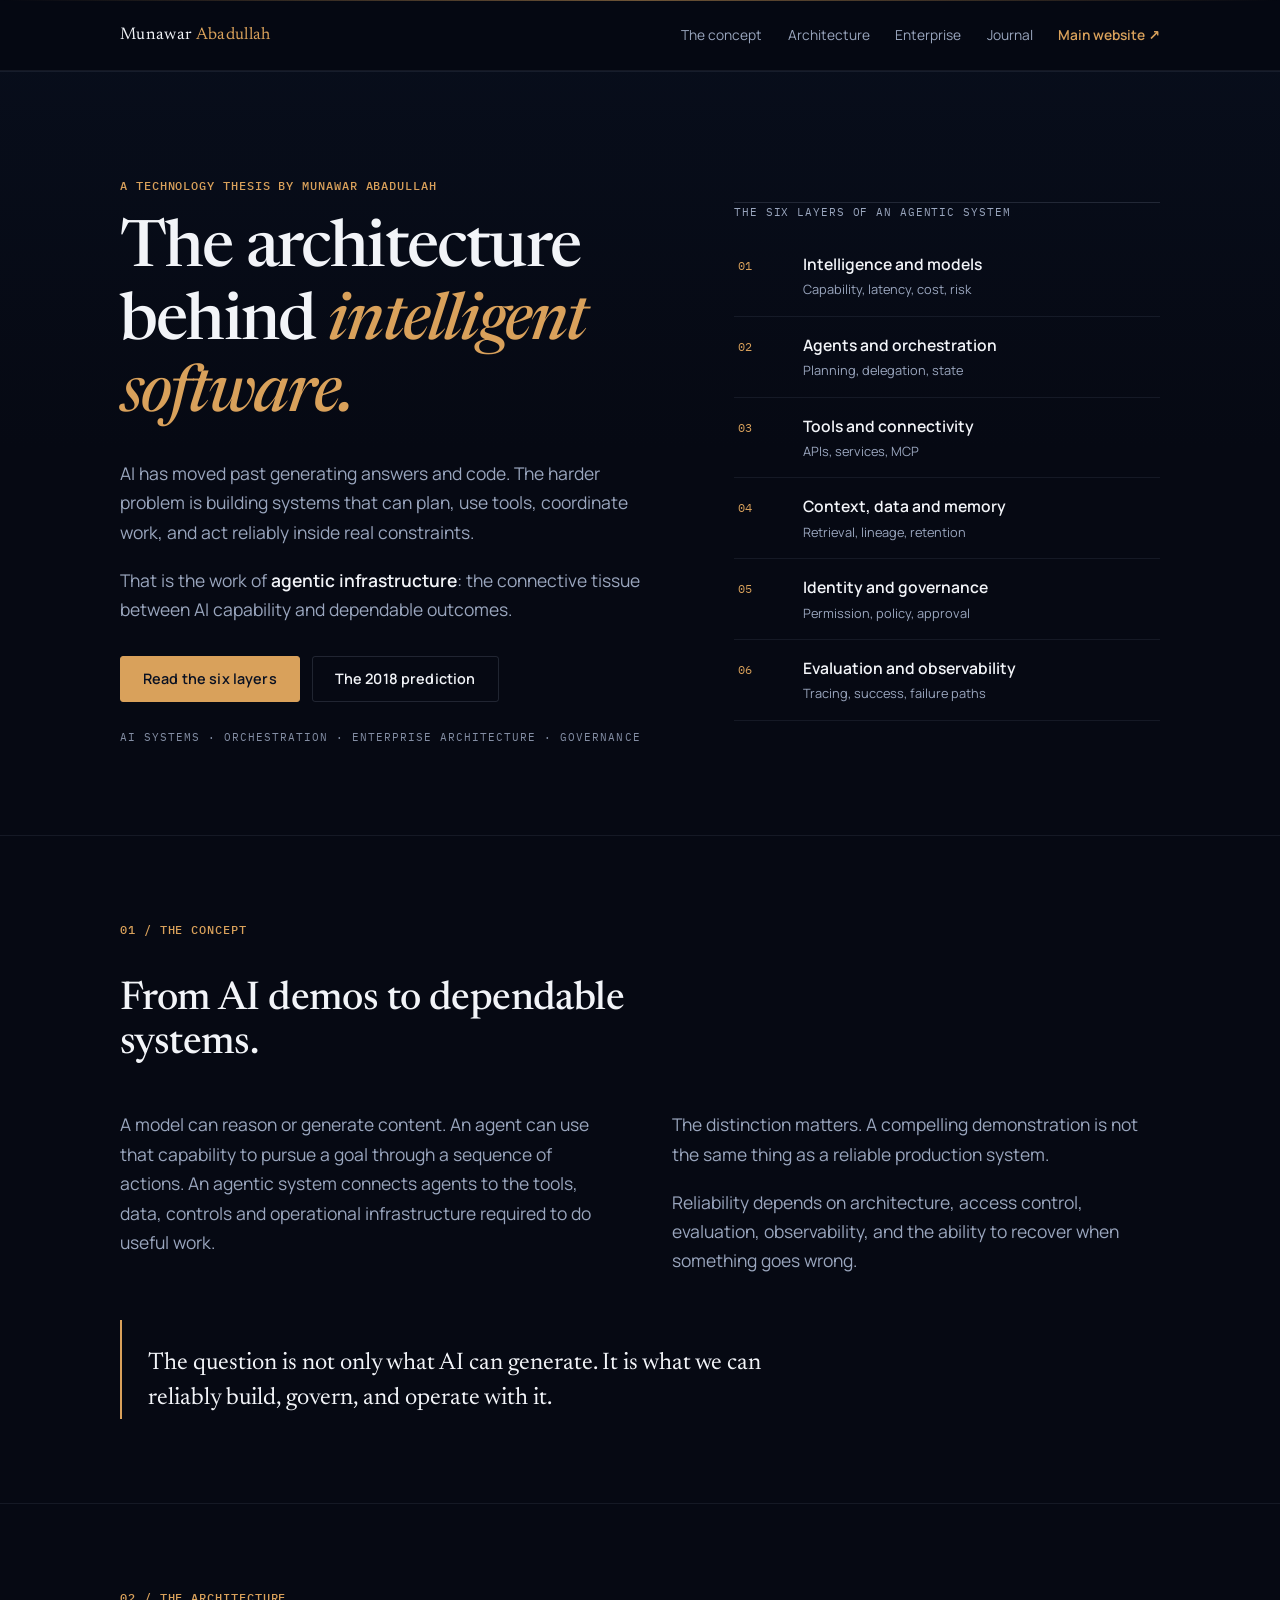
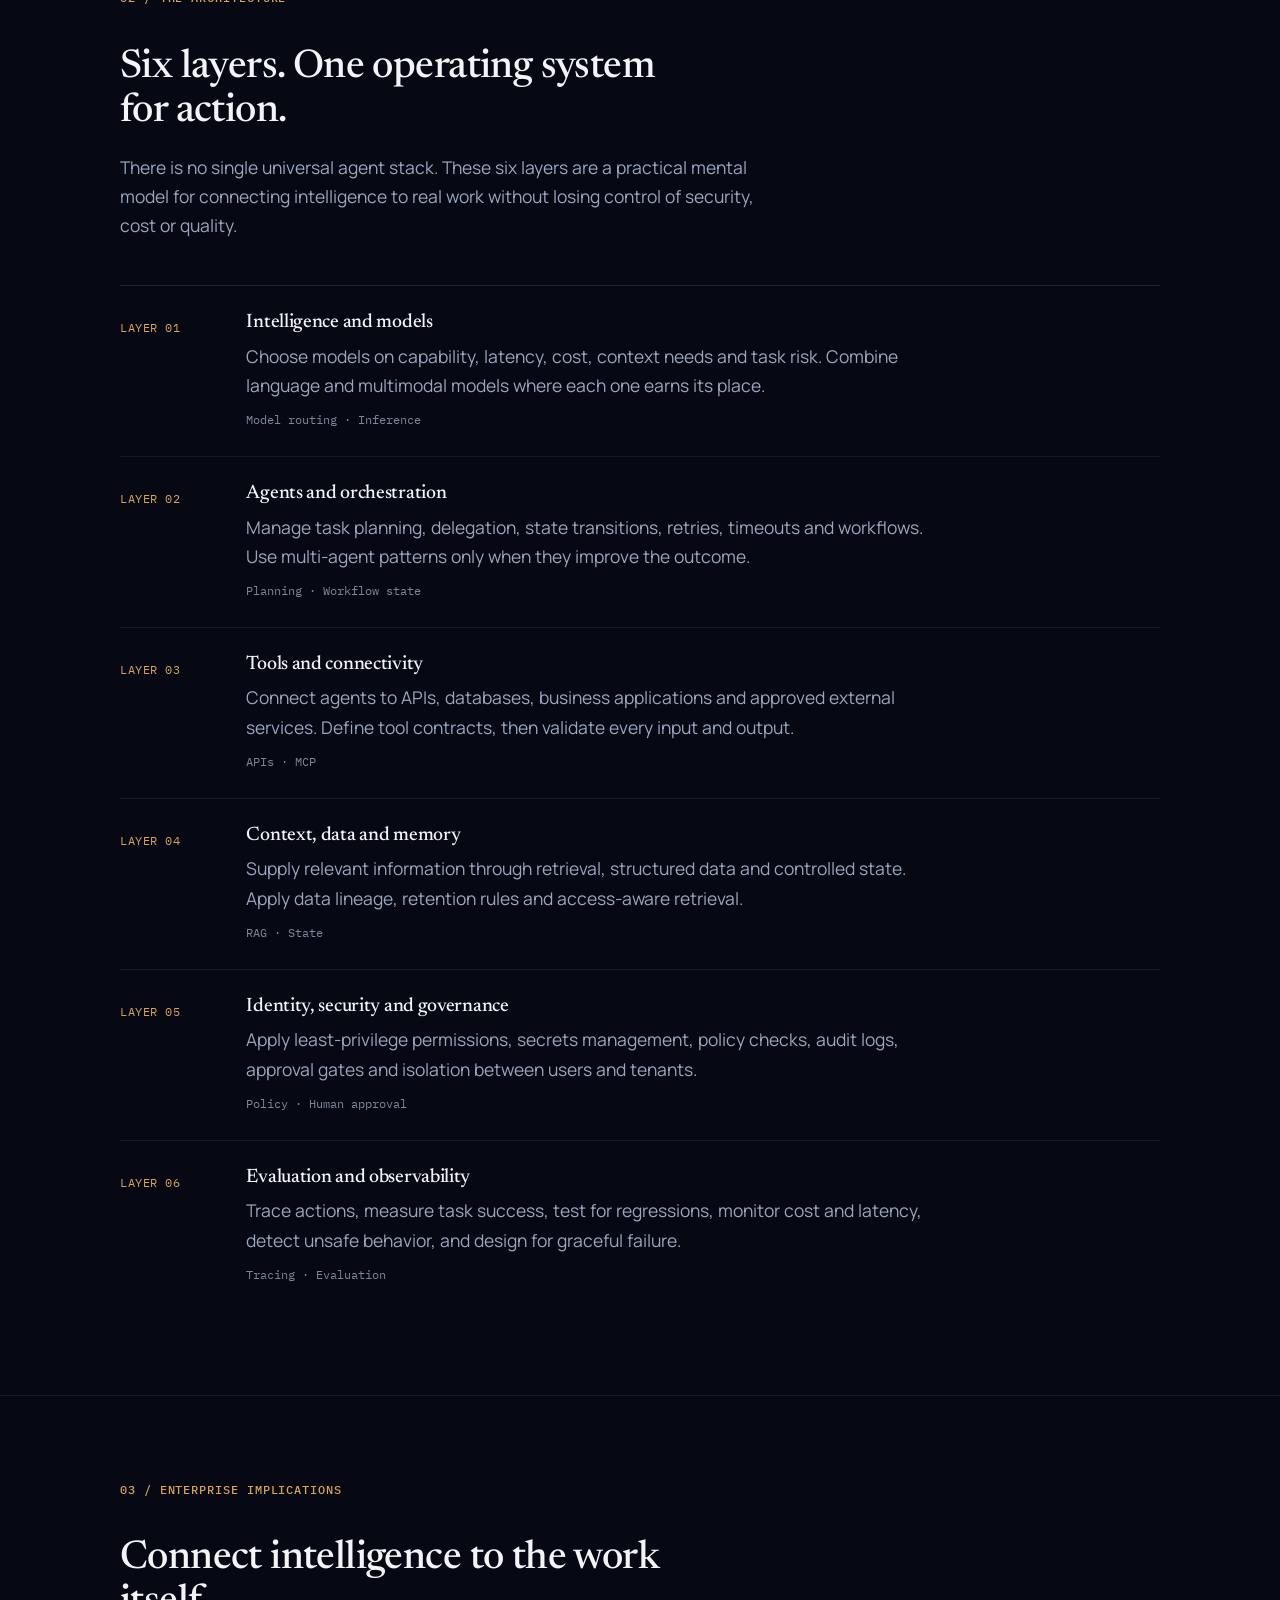
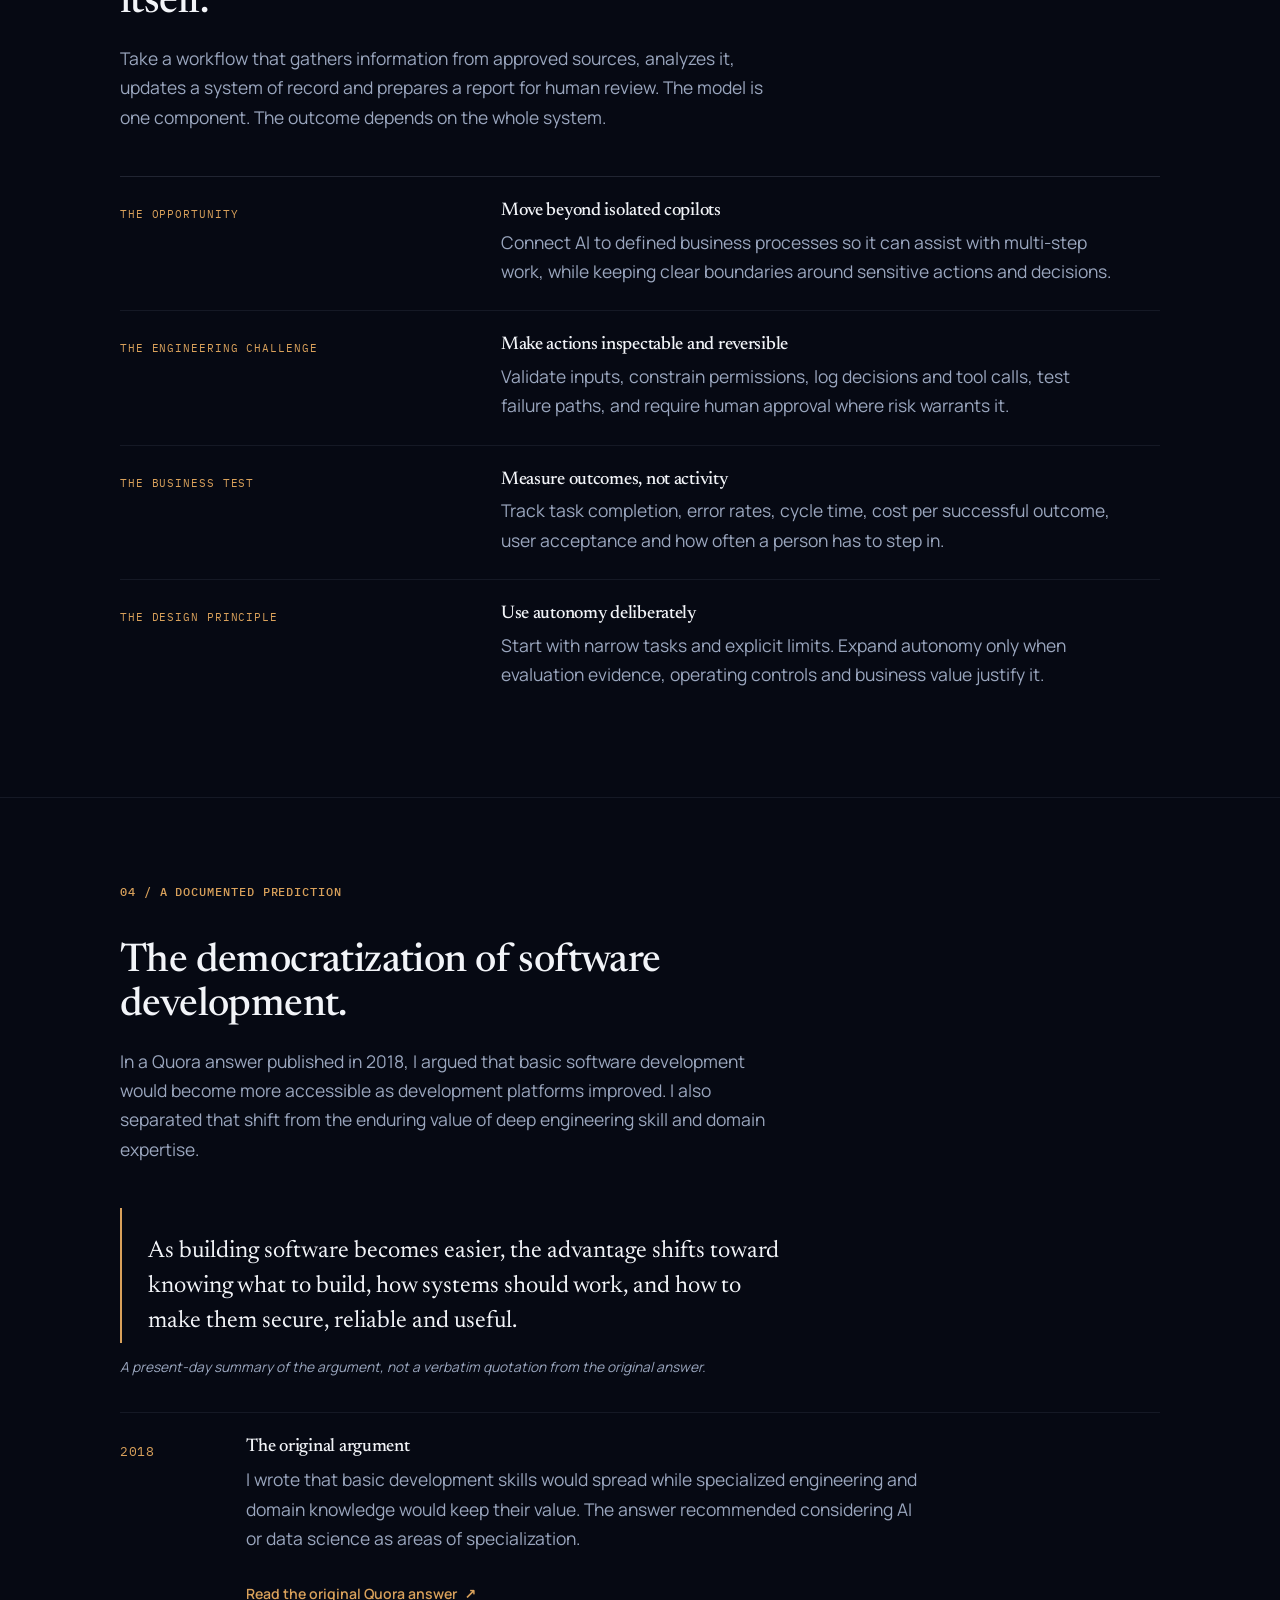
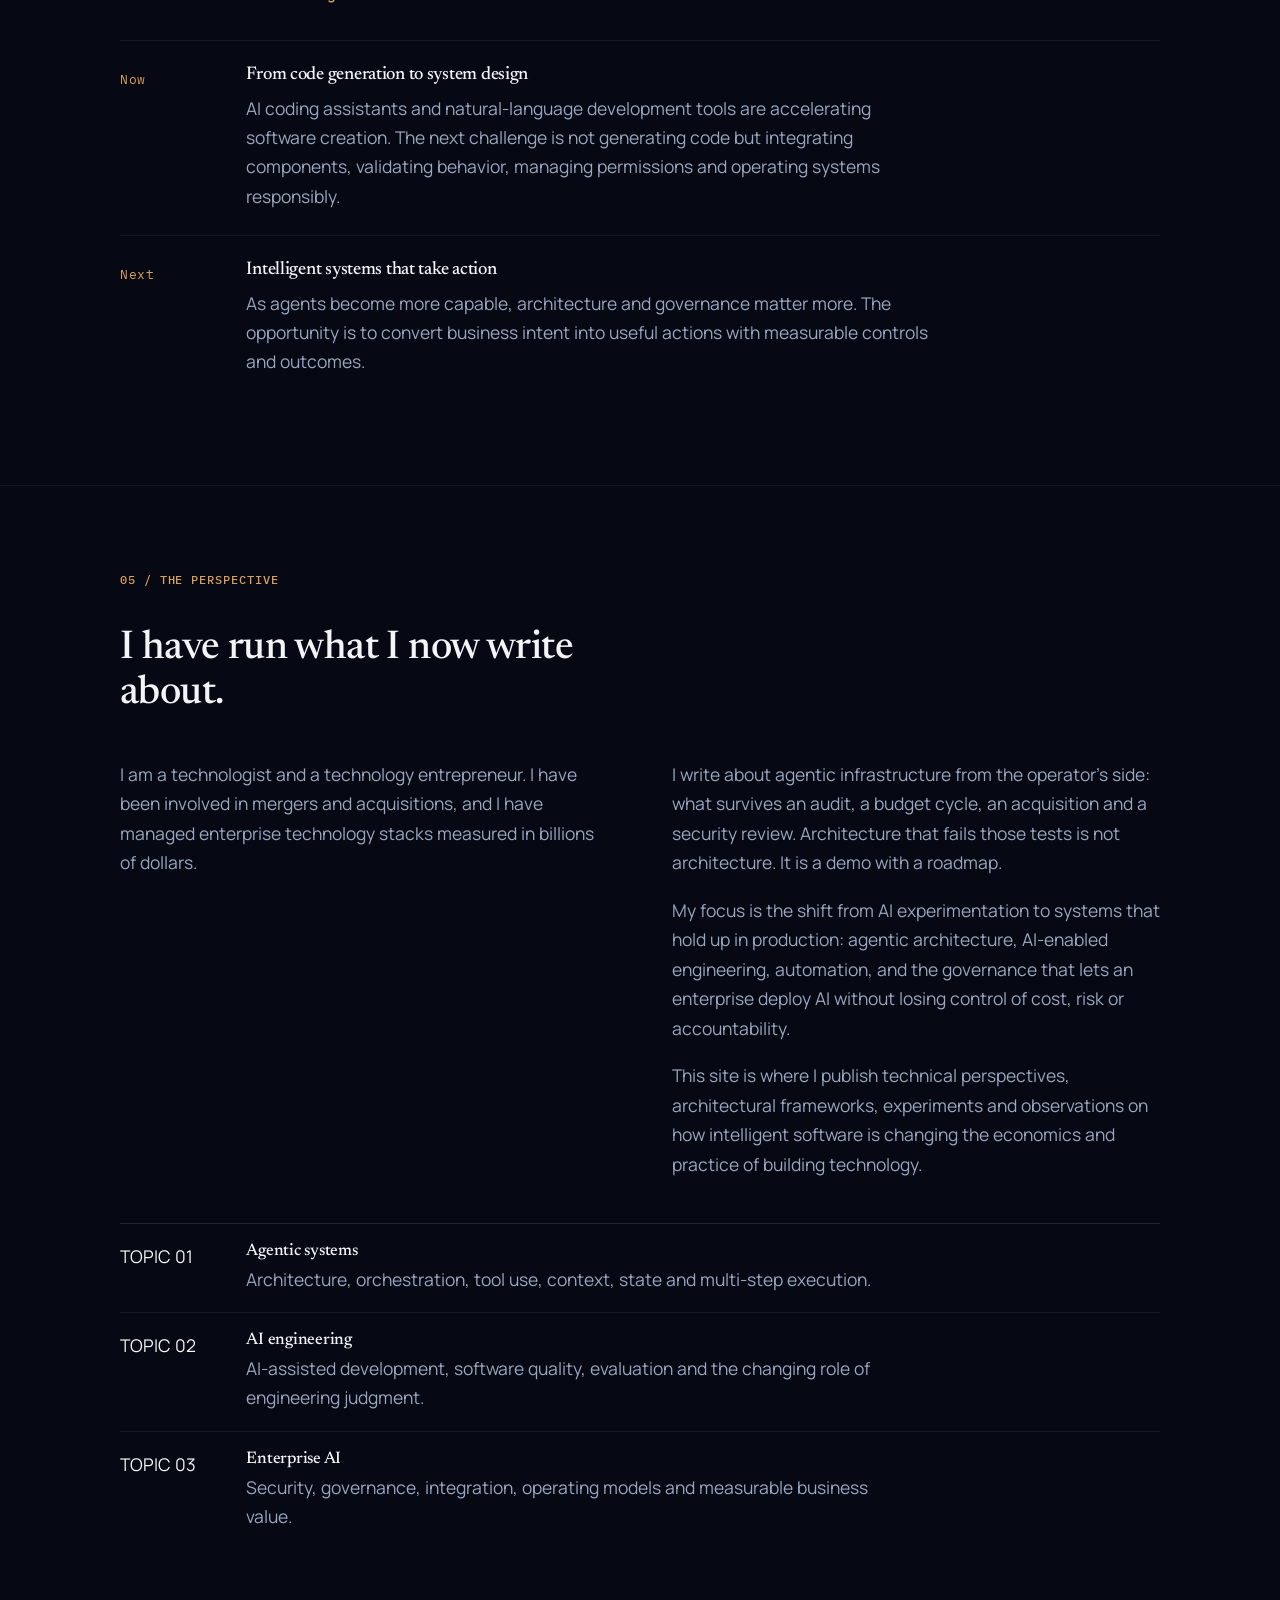
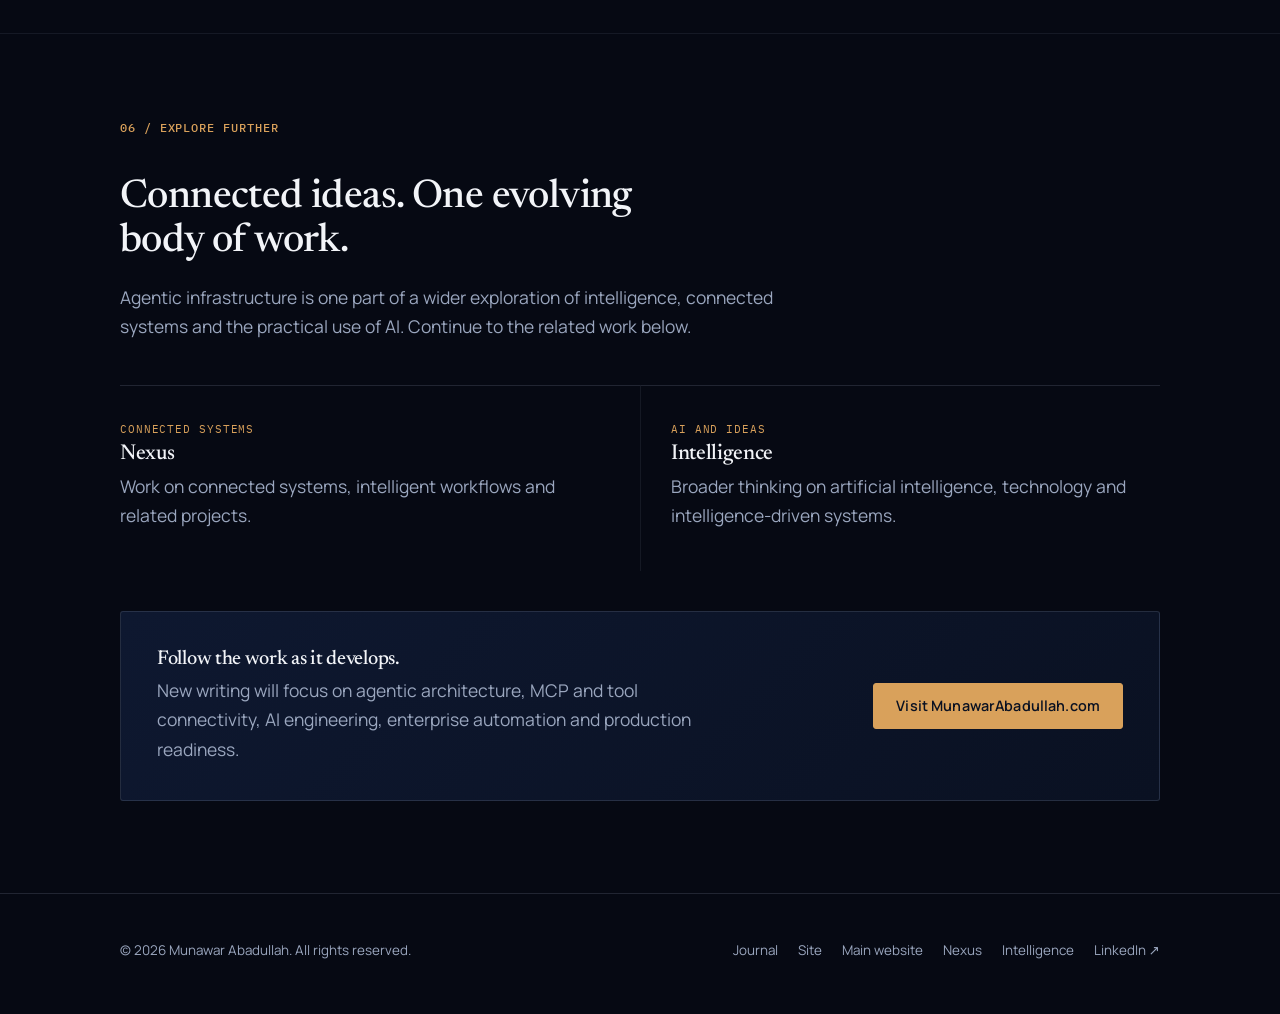
==== commit 7b981e31: "Add article, journal and site pages with shared theme assets" ====
--- a/src/index.html
+++ b/src/index.html
@@ -5,13 +5,14 @@
   <meta name="viewport" content="width=device-width, initial-scale=1">
   <meta name="theme-color" content="#060913">
   <meta name="color-scheme" content="dark">
-  <meta name="description" content="A technology thesis by Munawar Abadullah on agentic infrastructure: the six layers, controls and architecture required to turn AI capability into dependable systems.">
+  <meta name="description" content="A technology thesis by Munawar Abadullah on agentic infrastructure: the six layers and controls required to turn AI capability into dependable systems.">
   <meta name="author" content="Munawar Abadullah">
   <meta name="robots" content="index,follow,max-snippet:-1,max-image-preview:large">
   <meta name="keywords" content="agentic infrastructure, agentic systems, AI architecture, MCP, AI orchestration, enterprise AI, AI governance, AI evaluation">
   <meta name="referrer" content="strict-origin-when-cross-origin">
   <link rel="canonical" href="https://munawarabadullah.github.io/agentic-infrastructure/">
-  <link rel="icon" href="data:,">
+  <link rel="icon" href="favicon.ico" sizes="16x16 32x32">
+  <link rel="icon" type="image/png" href="favicon.png" sizes="32x32">
 
   <meta property="og:type" content="website">
   <meta property="og:site_name" content="Agentic Infrastructure">
@@ -31,286 +32,7 @@
   <link rel="preconnect" href="https://fonts.gstatic.com" crossorigin>
   <link href="https://fonts.googleapis.com/css2?family=IBM+Plex+Mono:wght@400;500&family=Manrope:wght@400;500;600;700&family=Newsreader:ital,opsz,wght@0,6..72,400;0,6..72,500;0,6..72,600;1,6..72,400&display=swap" rel="stylesheet">
 
-  <style>
-    :root{
-      color-scheme:dark;
-      --ink:#060913;
-      --ink-2:#0a1122;
-      --panel:#0e1830;
-      --panel-2:#14203b;
-      --text:#f2f4f8;
-      --muted:#9aa6be;
-      --line:rgba(154,166,190,.18);
-      --line-soft:rgba(154,166,190,.10);
-      --brass:#d9a15b;
-      --brass-wash:rgba(217,161,91,.10);
-      --max:1120px;
-      --serif:"Newsreader",Georgia,"Times New Roman",serif;
-      --sans:"Manrope",system-ui,-apple-system,"Segoe UI",sans-serif;
-      --mono:"IBM Plex Mono",ui-monospace,"SFMono-Regular",Consolas,monospace;
-    }
-
-    *,*::before,*::after{box-sizing:border-box}
-    html{scroll-behavior:smooth;scroll-padding-top:88px;-webkit-text-size-adjust:100%}
-    body{
-      margin:0;
-      background:
-        linear-gradient(180deg,#080e1c 0,#060913 28rem,#060913 100%);
-      color:var(--text);
-      font-family:var(--sans);
-      font-size:clamp(16px,.55vw + 14.6px,17.5px);
-      line-height:1.68;
-      -webkit-font-smoothing:antialiased;
-      text-rendering:optimizeLegibility;
-    }
-    body::before{
-      content:"";
-      position:fixed;
-      inset:0 0 auto 0;
-      height:1px;
-      background:linear-gradient(90deg,transparent,var(--brass),transparent);
-      opacity:.5;
-      pointer-events:none;
-      z-index:60;
-    }
-
-    a{color:inherit;text-decoration:none}
-    p{margin:0 0 1.05em}
-    p:last-child{margin-bottom:0}
-    h1,h2,h3{font-family:var(--serif);font-weight:500;line-height:1.12;letter-spacing:-.015em;margin:0}
-    figure,dl,dd,ol,ul{margin:0}
-    img,svg{max-width:100%}
-
-    :focus-visible{outline:2px solid var(--brass);outline-offset:4px;border-radius:2px}
-
-    .skip{
-      position:absolute;left:16px;top:-60px;z-index:100;
-      background:var(--brass);color:#0a1122;font-weight:700;
-      padding:12px 18px;border-radius:3px;transition:top .15s ease;
-    }
-    .skip:focus{top:16px}
-
-    .wrap{width:100%;max-width:var(--max);margin:0 auto;padding:0 clamp(20px,5vw,40px)}
-
-    /* ---------- header ---------- */
-    header{
-      position:sticky;top:0;z-index:50;
-      background:rgba(6,9,19,.94);
-      border-bottom:1px solid var(--line-soft);
-      backdrop-filter:saturate(120%) blur(6px);
-    }
-    .nav{
-      display:flex;align-items:center;gap:clamp(16px,3vw,40px);
-      min-height:70px;
-    }
-    .brand{
-      font-family:var(--serif);font-size:1.06rem;letter-spacing:.02em;
-      white-space:nowrap;flex:0 0 auto;
-    }
-    .brand span{color:var(--brass)}
-    .nav-links{
-      display:flex;align-items:center;gap:clamp(14px,2vw,26px);
-      margin-left:auto;min-width:0;
-      overflow-x:auto;overscroll-behavior-x:contain;
-      scrollbar-width:none;
-    }
-    .nav-links::-webkit-scrollbar{display:none}
-    .nav-links a{
-      display:inline-flex;align-items:center;min-height:44px;
-      font-size:.86rem;color:var(--muted);white-space:nowrap;
-      border-bottom:1px solid transparent;transition:color .15s ease,border-color .15s ease;
-    }
-    .nav-links a:hover{color:var(--text);border-bottom-color:var(--brass)}
-    .nav-links .nav-cta{color:var(--brass);font-weight:600}
-
-    /* ---------- hero ---------- */
-    .hero{padding:clamp(56px,9vw,104px) 0 clamp(56px,8vw,88px)}
-    .hero-grid{
-      display:grid;grid-template-columns:minmax(0,1.12fr) minmax(0,.88fr);
-      gap:clamp(36px,6vw,72px);align-items:center;
-    }
-    .eyebrow{
-      font-family:var(--mono);font-size:.72rem;font-weight:500;
-      letter-spacing:.08em;text-transform:uppercase;color:var(--brass);
-      margin-bottom:20px;
-    }
-    h1{font-size:clamp(2.35rem,5.2vw,4.05rem);letter-spacing:-.028em;margin-bottom:26px}
-    h1 em{font-style:italic;color:var(--brass)}
-    .lede{color:var(--muted);max-width:34rem}
-    .lede strong{color:var(--text);font-weight:600}
-    .actions{display:flex;flex-wrap:wrap;gap:12px;margin:32px 0 26px}
-    .button{
-      display:inline-flex;align-items:center;justify-content:center;gap:8px;
-      min-height:46px;padding:0 22px;border-radius:3px;
-      border:1px solid var(--line);
-      font-size:.9rem;font-weight:600;letter-spacing:.01em;
-      transition:border-color .15s ease,background-color .15s ease,color .15s ease;
-    }
-    .button:hover{border-color:var(--brass);background:var(--brass-wash)}
-    .button.primary{background:var(--brass);border-color:var(--brass);color:#0a1122}
-    .button.primary:hover{background:#e4b277;border-color:#e4b277}
-    .micro{
-      font-family:var(--mono);font-size:.7rem;letter-spacing:.09em;
-      text-transform:uppercase;color:var(--muted);opacity:.85;
-    }
-
-    /* stack figure: the six layers, used once as a diagram */
-    .stack{width:100%;border-top:1px solid var(--line)}
-    .stack figcaption{
-      font-family:var(--mono);font-size:.7rem;letter-spacing:.08em;
-      text-transform:uppercase;color:var(--muted);margin-bottom:14px;
-    }
-    .stack ol{list-style:none;margin:0;padding:0}
-    .stack li{
-      display:grid;grid-template-columns:3.2rem 1fr;align-items:baseline;
-      gap:14px;padding:15px 4px;
-      border-bottom:1px solid var(--line-soft);
-    }
-    .stack .n{font-family:var(--mono);font-size:.72rem;color:var(--brass)}
-    .stack .name{font-size:.98rem;font-weight:600}
-    .stack .name small{display:block;font-weight:400;font-size:.8rem;color:var(--muted);margin-top:2px}
-
-    /* ---------- sections ---------- */
-    section{padding:clamp(52px,7vw,84px) 0;border-top:1px solid var(--line-soft)}
-    .sec-head{display:grid;grid-template-columns:minmax(0,1fr);gap:18px;margin-bottom:44px}
-    h2{font-size:clamp(1.75rem,3.1vw,2.55rem);max-width:24ch}
-    .sec-intro{color:var(--muted);max-width:60ch}
-
-    .split{display:grid;grid-template-columns:minmax(0,1fr) minmax(0,1fr);gap:clamp(28px,5vw,64px)}
-    .split p{color:var(--muted)}
-    .split p strong{color:var(--text)}
-
-    blockquote{
-      margin:44px 0 0;padding:26px 0 4px 26px;
-      border-left:2px solid var(--brass);
-      font-family:var(--serif);font-size:clamp(1.2rem,2.1vw,1.5rem);
-      line-height:1.45;color:var(--text);max-width:52ch;
-    }
-
-    /* architecture: a numbered list, not a wall of cards */
-    .layers{list-style:none;margin:0;padding:0;display:grid;gap:0}
-    .layers li{
-      display:grid;grid-template-columns:5.5rem minmax(0,1fr);gap:clamp(16px,3vw,40px);
-      padding:26px 0;border-top:1px solid var(--line-soft);
-    }
-    .layers li:first-child{border-top:1px solid var(--line)}
-    .layers .num{
-      font-family:var(--mono);font-size:.72rem;letter-spacing:.05em;
-      color:var(--brass);padding-top:6px;
-    }
-    .layers h3{font-size:1.22rem;margin-bottom:8px}
-    .layers p{color:var(--muted);max-width:64ch;margin-bottom:10px}
-    .meta-line{font-family:var(--mono);font-size:.72rem;color:var(--muted);opacity:.8}
-
-    /* enterprise: term / detail rows, asymmetric by design */
-    .rows{display:grid;gap:0;margin:0}
-    .rows > div{
-      display:grid;grid-template-columns:minmax(0,.8fr) minmax(0,1.6fr);
-      gap:clamp(16px,4vw,56px);padding:24px 0;border-top:1px solid var(--line-soft);
-    }
-    .rows > div:first-child{border-top:1px solid var(--line)}
-    .rows dt{
-      font-family:var(--mono);font-size:.7rem;letter-spacing:.08em;
-      text-transform:uppercase;color:var(--brass);padding-top:4px;
-    }
-    .rows dd{margin:0}
-    .rows h3{font-size:1.15rem;margin-bottom:6px}
-    .rows p{color:var(--muted);max-width:56ch}
-
-    /* prediction: year gutter timeline */
-    .timeline{display:grid;grid-template-columns:5.5rem minmax(0,1fr);gap:clamp(16px,3vw,40px);padding:24px 0;border-top:1px solid var(--line-soft)}
-    .timeline:first-of-type{border-top:1px solid var(--line)}
-    .year{
-      font-family:var(--mono);font-size:.82rem;letter-spacing:.04em;
-      color:var(--brass);padding-top:4px;
-    }
-    .timeline h3{font-size:1.15rem;margin-bottom:8px}
-    .timeline p{color:var(--muted);max-width:62ch}
-    .quote-meta{font-size:.86rem;color:var(--muted);font-style:italic;margin-top:12px}
-
-    .link-arrow{
-      display:inline-flex;align-items:center;gap:7px;min-height:44px;
-      font-size:.88rem;font-weight:600;color:var(--brass);
-      border-bottom:1px solid transparent;transition:border-color .15s ease;
-    }
-    .link-arrow:hover{border-bottom-color:var(--brass)}
-
-    /* topics: inline catalog rows, not cards */
-    .topics{list-style:none;margin:0;padding:0;display:grid;gap:0}
-    .topics li{
-      display:grid;grid-template-columns:5.5rem minmax(0,1fr);
-      gap:clamp(16px,3vw,40px);padding:18px 0;border-top:1px solid var(--line-soft);
-    }
-    .topics li:first-child{border-top:1px solid var(--line)}
-    .topics h3{font-size:1.05rem;margin-bottom:4px}
-    .topics p{color:var(--muted);margin:0;max-width:58ch}
-
-    /* explore */
-    .explore-grid{display:grid;grid-template-columns:repeat(2,minmax(0,1fr));gap:0}
-    .explore-grid a{
-      display:block;padding:26px 30px 26px 0;border-top:1px solid var(--line);
-      transition:background-color .15s ease;
-    }
-    .explore-grid a + a{padding-left:30px;padding-right:0;border-left:1px solid var(--line-soft)}
-    .explore-grid a:hover{background:rgba(217,161,91,.04)}
-    .explore-grid a:hover h3{color:var(--brass)}
-    .explore-grid h3{font-size:1.35rem;margin-bottom:6px}
-    .explore-grid p{color:var(--muted);margin-bottom:14px}
-    .explore-grid span{
-      font-family:var(--mono);font-size:.7rem;letter-spacing:.08em;
-      text-transform:uppercase;color:var(--brass);
-    }
-
-    .cta-band{
-      margin-top:40px;padding:clamp(24px,4vw,36px);
-      border:1px solid var(--line);border-radius:3px;
-      background:linear-gradient(135deg,var(--panel) 0,var(--ink-2) 100%);
-      display:grid;grid-template-columns:minmax(0,1fr) auto;
-      align-items:center;gap:24px;
-    }
-    .cta-band h3{font-size:1.25rem;margin-bottom:6px}
-    .cta-band p{color:var(--muted);margin:0;max-width:52ch}
-
-    /* ---------- footer ---------- */
-    footer{border-top:1px solid var(--line);padding:34px 0 42px;margin-top:8px}
-    .footer-inner{display:flex;flex-wrap:wrap;gap:18px 32px;align-items:center;justify-content:space-between}
-    .footer-inner > div:first-child{font-size:.84rem;color:var(--muted)}
-    .footer-links{display:flex;flex-wrap:wrap;gap:6px 20px}
-    .footer-links a{font-size:.84rem;color:var(--muted);display:inline-flex;align-items:center;min-height:44px}
-    .footer-links a:hover{color:var(--brass)}
-
-    /* ---------- responsive ---------- */
-    @media (max-width:900px){
-      .hero-grid{grid-template-columns:minmax(0,1fr);gap:44px}
-      .split{grid-template-columns:minmax(0,1fr);gap:8px}
-      .explore-grid{grid-template-columns:minmax(0,1fr)}
-      .explore-grid a + a{padding-left:0;border-left:0}
-      .cta-band{grid-template-columns:minmax(0,1fr)}
-    }
-    @media (max-width:640px){
-      .nav{min-height:62px;gap:12px}
-      .brand{font-size:.98rem}
-      .nav-links{margin-left:0;flex:1 1 auto}
-      .layers li,.topics li,.timeline{grid-template-columns:4.4rem minmax(0,1fr);gap:12px}
-      .rows > div{grid-template-columns:minmax(0,1fr);gap:8px}
-      .stack li{grid-template-columns:2.6rem 1fr}
-      blockquote{padding-left:18px;margin-top:32px}
-      .button{width:100%}
-      .actions{gap:10px}
-    }
-
-    @media (prefers-reduced-motion:reduce){
-      html{scroll-behavior:auto}
-      *{transition:none!important;animation:none!important}
-    }
-
-    @media print{
-      header,body::before,.actions,.nav-cta{display:none}
-      body{background:#fff;color:#111}
-      a{text-decoration:underline}
-      section{break-inside:avoid}
-    }
-  </style>
+  <link rel="stylesheet" href="assets/theme.css">
 
   <script type="application/ld+json">
   {
@@ -352,6 +74,17 @@
           "@type": "Thing",
           "name": "Agentic infrastructure"
         }
+      },
+      {
+        "@type": "BreadcrumbList",
+        "itemListElement": [
+          {
+            "@type": "ListItem",
+            "position": 1,
+            "name": "Agentic Infrastructure",
+            "item": "https://munawarabadullah.github.io/agentic-infrastructure/"
+          }
+        ]
       }
     ]
   }
@@ -367,8 +100,7 @@
         <a href="#definition">The concept</a>
         <a href="#architecture">Architecture</a>
         <a href="#enterprise">Enterprise</a>
-        <a href="#prediction">2018 prediction</a>
-        <a href="#perspective">Perspective</a>
+        <a href="journal/">Journal</a>
         <a class="nav-cta" href="https://munawarabadullah.com/">Main website ↗</a>
       </nav>
     </div>
@@ -630,6 +362,8 @@
     <div class="wrap footer-inner">
       <div>© <span id="year">2026</span> Munawar Abadullah. All rights reserved.</div>
       <div class="footer-links">
+        <a href="journal/">Journal</a>
+        <a href="site/">Site</a>
         <a href="https://munawarabadullah.com/">Main website</a>
         <a href="https://munawarabadullah.com/nexus">Nexus</a>
         <a href="https://munawarabadullah.com/intelligence">Intelligence</a>
--- a/src/assets/theme.css
+++ b/src/assets/theme.css
@@ -0,0 +1,279 @@
+    :root{
+      color-scheme:dark;
+      --ink:#060913;
+      --ink-2:#0a1122;
+      --panel:#0e1830;
+      --panel-2:#14203b;
+      --text:#f2f4f8;
+      --muted:#9aa6be;
+      --line:rgba(154,166,190,.18);
+      --line-soft:rgba(154,166,190,.10);
+      --brass:#d9a15b;
+      --brass-wash:rgba(217,161,91,.10);
+      --max:1120px;
+      --serif:"Newsreader",Georgia,"Times New Roman",serif;
+      --sans:"Manrope",system-ui,-apple-system,"Segoe UI",sans-serif;
+      --mono:"IBM Plex Mono",ui-monospace,"SFMono-Regular",Consolas,monospace;
+    }
+
+    *,*::before,*::after{box-sizing:border-box}
+    html{scroll-behavior:smooth;scroll-padding-top:88px;-webkit-text-size-adjust:100%}
+    body{
+      margin:0;
+      background:
+        linear-gradient(180deg,#080e1c 0,#060913 28rem,#060913 100%);
+      color:var(--text);
+      font-family:var(--sans);
+      font-size:clamp(16px,.55vw + 14.6px,17.5px);
+      line-height:1.68;
+      -webkit-font-smoothing:antialiased;
+      text-rendering:optimizeLegibility;
+    }
+    body::before{
+      content:"";
+      position:fixed;
+      inset:0 0 auto 0;
+      height:1px;
+      background:linear-gradient(90deg,transparent,var(--brass),transparent);
+      opacity:.5;
+      pointer-events:none;
+      z-index:60;
+    }
+
+    a{color:inherit;text-decoration:none}
+    p{margin:0 0 1.05em}
+    p:last-child{margin-bottom:0}
+    h1,h2,h3{font-family:var(--serif);font-weight:500;line-height:1.12;letter-spacing:-.015em;margin:0}
+    figure,dl,dd,ol,ul{margin:0}
+    img,svg{max-width:100%}
+
+    :focus-visible{outline:2px solid var(--brass);outline-offset:4px;border-radius:2px}
+
+    .skip{
+      position:absolute;left:16px;top:-60px;z-index:100;
+      background:var(--brass);color:#0a1122;font-weight:700;
+      padding:12px 18px;border-radius:3px;transition:top .15s ease;
+    }
+    .skip:focus{top:16px}
+
+    .wrap{width:100%;max-width:var(--max);margin:0 auto;padding:0 clamp(20px,5vw,40px)}
+
+    /* ---------- header ---------- */
+    header{
+      position:sticky;top:0;z-index:50;
+      background:rgba(6,9,19,.94);
+      border-bottom:1px solid var(--line-soft);
+      backdrop-filter:saturate(120%) blur(6px);
+    }
+    .nav{
+      display:flex;align-items:center;gap:clamp(16px,3vw,40px);
+      min-height:70px;
+    }
+    .brand{
+      font-family:var(--serif);font-size:1.06rem;letter-spacing:.02em;
+      white-space:nowrap;flex:0 0 auto;
+    }
+    .brand span{color:var(--brass)}
+    .nav-links{
+      display:flex;align-items:center;gap:clamp(14px,2vw,26px);
+      margin-left:auto;min-width:0;
+      overflow-x:auto;overscroll-behavior-x:contain;
+      scrollbar-width:none;
+    }
+    .nav-links::-webkit-scrollbar{display:none}
+    .nav-links a{
+      display:inline-flex;align-items:center;min-height:44px;
+      font-size:.86rem;color:var(--muted);white-space:nowrap;
+      border-bottom:1px solid transparent;transition:color .15s ease,border-color .15s ease;
+    }
+    .nav-links a:hover{color:var(--text);border-bottom-color:var(--brass)}
+    .nav-links .nav-cta{color:var(--brass);font-weight:600}
+
+    /* ---------- hero ---------- */
+    .hero{padding:clamp(56px,9vw,104px) 0 clamp(56px,8vw,88px)}
+    .hero-grid{
+      display:grid;grid-template-columns:minmax(0,1.12fr) minmax(0,.88fr);
+      gap:clamp(36px,6vw,72px);align-items:center;
+    }
+    .eyebrow{
+      font-family:var(--mono);font-size:.72rem;font-weight:500;
+      letter-spacing:.08em;text-transform:uppercase;color:var(--brass);
+      margin-bottom:20px;
+    }
+    h1{font-size:clamp(2.35rem,5.2vw,4.05rem);letter-spacing:-.028em;margin-bottom:26px}
+    h1 em{font-style:italic;color:var(--brass)}
+    .lede{color:var(--muted);max-width:34rem}
+    .lede strong{color:var(--text);font-weight:600}
+    .actions{display:flex;flex-wrap:wrap;gap:12px;margin:32px 0 26px}
+    .button{
+      display:inline-flex;align-items:center;justify-content:center;gap:8px;
+      min-height:46px;padding:0 22px;border-radius:3px;
+      border:1px solid var(--line);
+      font-size:.9rem;font-weight:600;letter-spacing:.01em;
+      transition:border-color .15s ease,background-color .15s ease,color .15s ease;
+    }
+    .button:hover{border-color:var(--brass);background:var(--brass-wash)}
+    .button.primary{background:var(--brass);border-color:var(--brass);color:#0a1122}
+    .button.primary:hover{background:#e4b277;border-color:#e4b277}
+    .micro{
+      font-family:var(--mono);font-size:.7rem;letter-spacing:.09em;
+      text-transform:uppercase;color:var(--muted);opacity:.85;
+    }
+
+    /* stack figure: the six layers, used once as a diagram */
+    .stack{width:100%;border-top:1px solid var(--line)}
+    .stack figcaption{
+      font-family:var(--mono);font-size:.7rem;letter-spacing:.08em;
+      text-transform:uppercase;color:var(--muted);margin-bottom:14px;
+    }
+    .stack ol{list-style:none;margin:0;padding:0}
+    .stack li{
+      display:grid;grid-template-columns:3.2rem 1fr;align-items:baseline;
+      gap:14px;padding:15px 4px;
+      border-bottom:1px solid var(--line-soft);
+    }
+    .stack .n{font-family:var(--mono);font-size:.72rem;color:var(--brass)}
+    .stack .name{font-size:.98rem;font-weight:600}
+    .stack .name small{display:block;font-weight:400;font-size:.8rem;color:var(--muted);margin-top:2px}
+
+    /* ---------- sections ---------- */
+    section{padding:clamp(52px,7vw,84px) 0;border-top:1px solid var(--line-soft)}
+    .sec-head{display:grid;grid-template-columns:minmax(0,1fr);gap:18px;margin-bottom:44px}
+    h2{font-size:clamp(1.75rem,3.1vw,2.55rem);max-width:24ch}
+    .sec-intro{color:var(--muted);max-width:60ch}
+
+    .split{display:grid;grid-template-columns:minmax(0,1fr) minmax(0,1fr);gap:clamp(28px,5vw,64px)}
+    .split p{color:var(--muted)}
+    .split p strong{color:var(--text)}
+
+    blockquote{
+      margin:44px 0 0;padding:26px 0 4px 26px;
+      border-left:2px solid var(--brass);
+      font-family:var(--serif);font-size:clamp(1.2rem,2.1vw,1.5rem);
+      line-height:1.45;color:var(--text);max-width:52ch;
+    }
+
+    /* architecture: a numbered list, not a wall of cards */
+    .layers{list-style:none;margin:0;padding:0;display:grid;gap:0}
+    .layers li{
+      display:grid;grid-template-columns:5.5rem minmax(0,1fr);gap:clamp(16px,3vw,40px);
+      padding:26px 0;border-top:1px solid var(--line-soft);
+    }
+    .layers li:first-child{border-top:1px solid var(--line)}
+    .layers .num{
+      font-family:var(--mono);font-size:.72rem;letter-spacing:.05em;
+      color:var(--brass);padding-top:6px;
+    }
+    .layers h3{font-size:1.22rem;margin-bottom:8px}
+    .layers p{color:var(--muted);max-width:64ch;margin-bottom:10px}
+    .meta-line{font-family:var(--mono);font-size:.72rem;color:var(--muted);opacity:.8}
+
+    /* enterprise: term / detail rows, asymmetric by design */
+    .rows{display:grid;gap:0;margin:0}
+    .rows > div{
+      display:grid;grid-template-columns:minmax(0,.8fr) minmax(0,1.6fr);
+      gap:clamp(16px,4vw,56px);padding:24px 0;border-top:1px solid var(--line-soft);
+    }
+    .rows > div:first-child{border-top:1px solid var(--line)}
+    .rows dt{
+      font-family:var(--mono);font-size:.7rem;letter-spacing:.08em;
+      text-transform:uppercase;color:var(--brass);padding-top:4px;
+    }
+    .rows dd{margin:0}
+    .rows h3{font-size:1.15rem;margin-bottom:6px}
+    .rows p{color:var(--muted);max-width:56ch}
+
+    /* prediction: year gutter timeline */
+    .timeline{display:grid;grid-template-columns:5.5rem minmax(0,1fr);gap:clamp(16px,3vw,40px);padding:24px 0;border-top:1px solid var(--line-soft)}
+    .timeline:first-of-type{border-top:1px solid var(--line)}
+    .year{
+      font-family:var(--mono);font-size:.82rem;letter-spacing:.04em;
+      color:var(--brass);padding-top:4px;
+    }
+    .timeline h3{font-size:1.15rem;margin-bottom:8px}
+    .timeline p{color:var(--muted);max-width:62ch}
+    .quote-meta{font-size:.86rem;color:var(--muted);font-style:italic;margin-top:12px}
+
+    .link-arrow{
+      display:inline-flex;align-items:center;gap:7px;min-height:44px;
+      font-size:.88rem;font-weight:600;color:var(--brass);
+      border-bottom:1px solid transparent;transition:border-color .15s ease;
+    }
+    .link-arrow:hover{border-bottom-color:var(--brass)}
+
+    /* topics: inline catalog rows, not cards */
+    .topics{list-style:none;margin:0;padding:0;display:grid;gap:0}
+    .topics li{
+      display:grid;grid-template-columns:5.5rem minmax(0,1fr);
+      gap:clamp(16px,3vw,40px);padding:18px 0;border-top:1px solid var(--line-soft);
+    }
+    .topics li:first-child{border-top:1px solid var(--line)}
+    .topics h3{font-size:1.05rem;margin-bottom:4px}
+    .topics p{color:var(--muted);margin:0;max-width:58ch}
+
+    /* explore */
+    .explore-grid{display:grid;grid-template-columns:repeat(2,minmax(0,1fr));gap:0}
+    .explore-grid a{
+      display:block;padding:26px 30px 26px 0;border-top:1px solid var(--line);
+      transition:background-color .15s ease;
+    }
+    .explore-grid a + a{padding-left:30px;padding-right:0;border-left:1px solid var(--line-soft)}
+    .explore-grid a:hover{background:rgba(217,161,91,.04)}
+    .explore-grid a:hover h3{color:var(--brass)}
+    .explore-grid h3{font-size:1.35rem;margin-bottom:6px}
+    .explore-grid p{color:var(--muted);margin-bottom:14px}
+    .explore-grid span{
+      font-family:var(--mono);font-size:.7rem;letter-spacing:.08em;
+      text-transform:uppercase;color:var(--brass);
+    }
+
+    .cta-band{
+      margin-top:40px;padding:clamp(24px,4vw,36px);
+      border:1px solid var(--line);border-radius:3px;
+      background:linear-gradient(135deg,var(--panel) 0,var(--ink-2) 100%);
+      display:grid;grid-template-columns:minmax(0,1fr) auto;
+      align-items:center;gap:24px;
+    }
+    .cta-band h3{font-size:1.25rem;margin-bottom:6px}
+    .cta-band p{color:var(--muted);margin:0;max-width:52ch}
+
+    /* ---------- footer ---------- */
+    footer{border-top:1px solid var(--line);padding:34px 0 42px;margin-top:8px}
+    .footer-inner{display:flex;flex-wrap:wrap;gap:18px 32px;align-items:center;justify-content:space-between}
+    .footer-inner > div:first-child{font-size:.84rem;color:var(--muted)}
+    .footer-links{display:flex;flex-wrap:wrap;gap:6px 20px}
+    .footer-links a{font-size:.84rem;color:var(--muted);display:inline-flex;align-items:center;min-height:44px}
+    .footer-links a:hover{color:var(--brass)}
+
+    /* ---------- responsive ---------- */
+    @media (max-width:900px){
+      .hero-grid{grid-template-columns:minmax(0,1fr);gap:44px}
+      .split{grid-template-columns:minmax(0,1fr);gap:8px}
+      .explore-grid{grid-template-columns:minmax(0,1fr)}
+      .explore-grid a + a{padding-left:0;border-left:0}
+      .cta-band{grid-template-columns:minmax(0,1fr)}
+    }
+    @media (max-width:640px){
+      .nav{min-height:62px;gap:12px}
+      .brand{font-size:.98rem}
+      .nav-links{margin-left:0;flex:1 1 auto}
+      .layers li,.topics li,.timeline{grid-template-columns:4.4rem minmax(0,1fr);gap:12px}
+      .rows > div{grid-template-columns:minmax(0,1fr);gap:8px}
+      .stack li{grid-template-columns:2.6rem 1fr}
+      blockquote{padding-left:18px;margin-top:32px}
+      .button{width:100%}
+      .actions{gap:10px}
+    }
+
+    @media (prefers-reduced-motion:reduce){
+      html{scroll-behavior:auto}
+      *{transition:none!important;animation:none!important}
+    }
+
+    @media print{
+      header,body::before,.actions,.nav-cta{display:none}
+      body{background:#fff;color:#111}
+      a{text-decoration:underline}
+      section{break-inside:avoid}
+    }
+  
